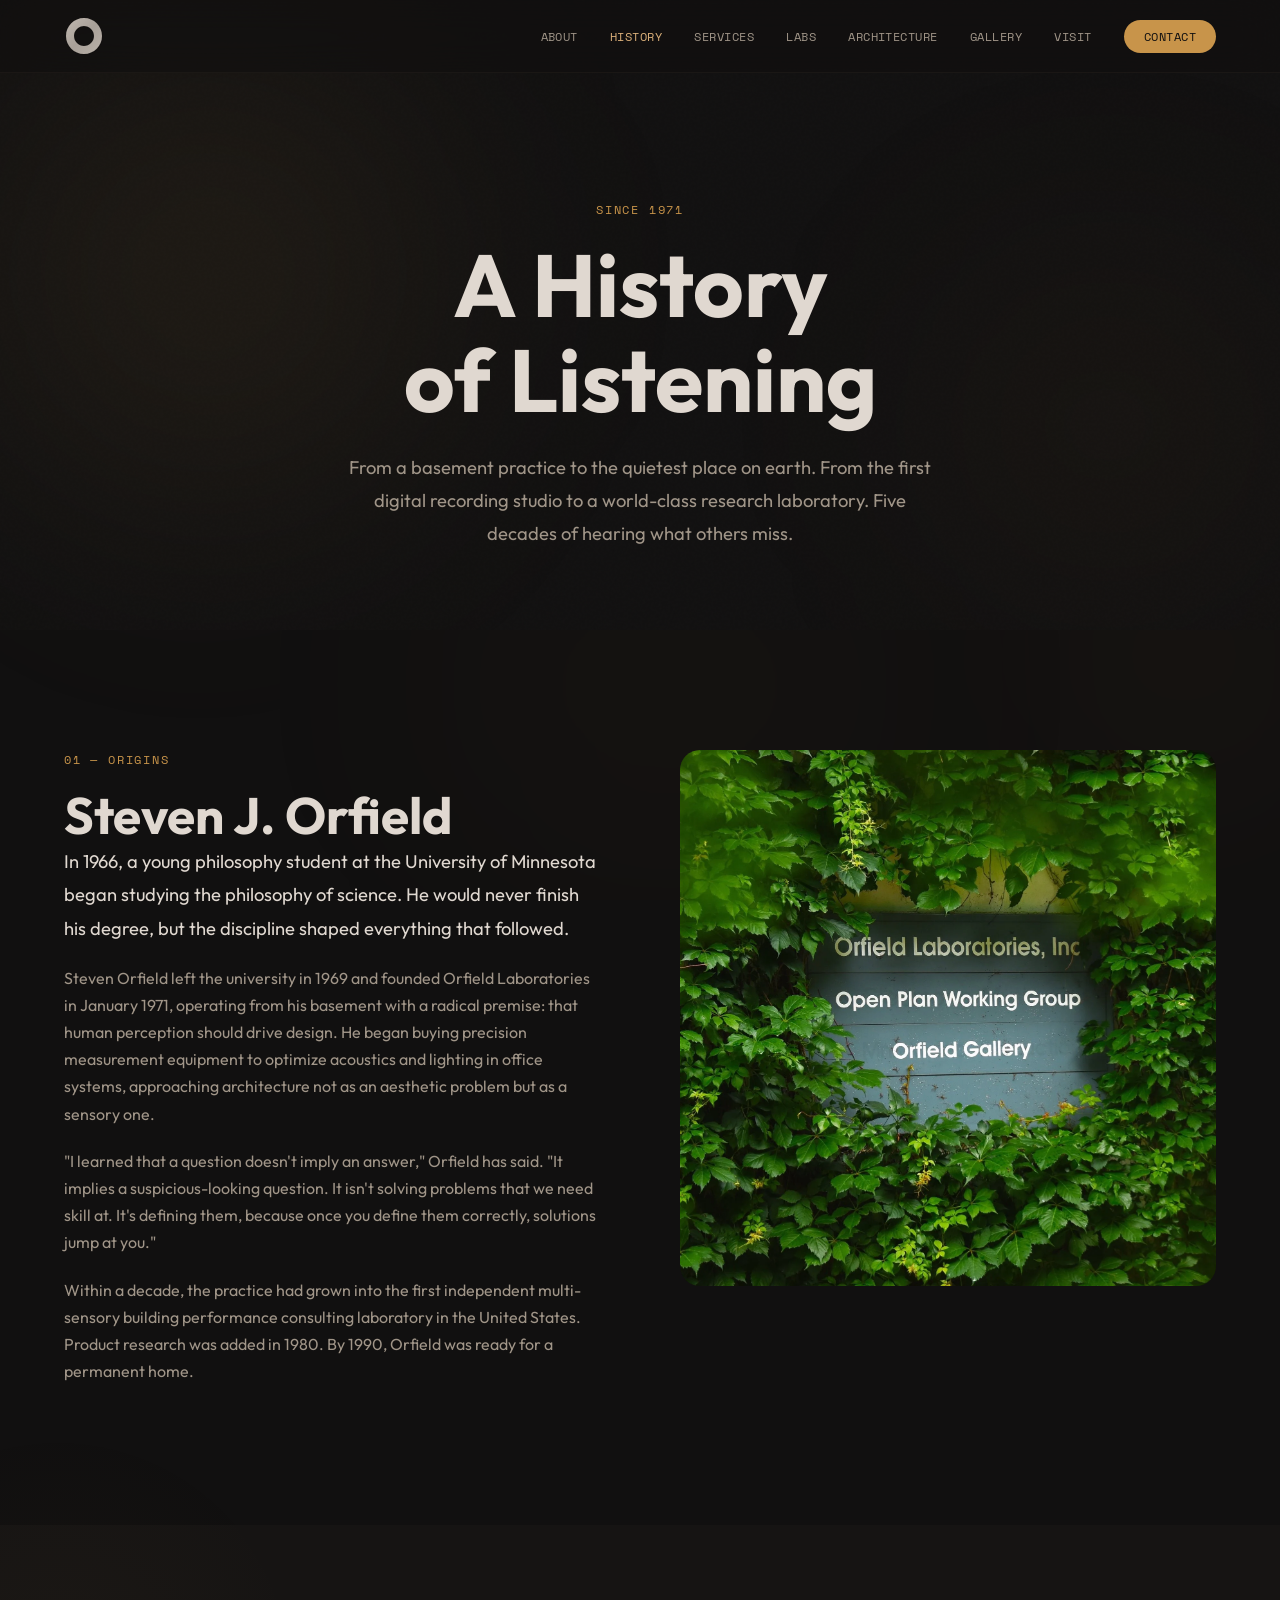
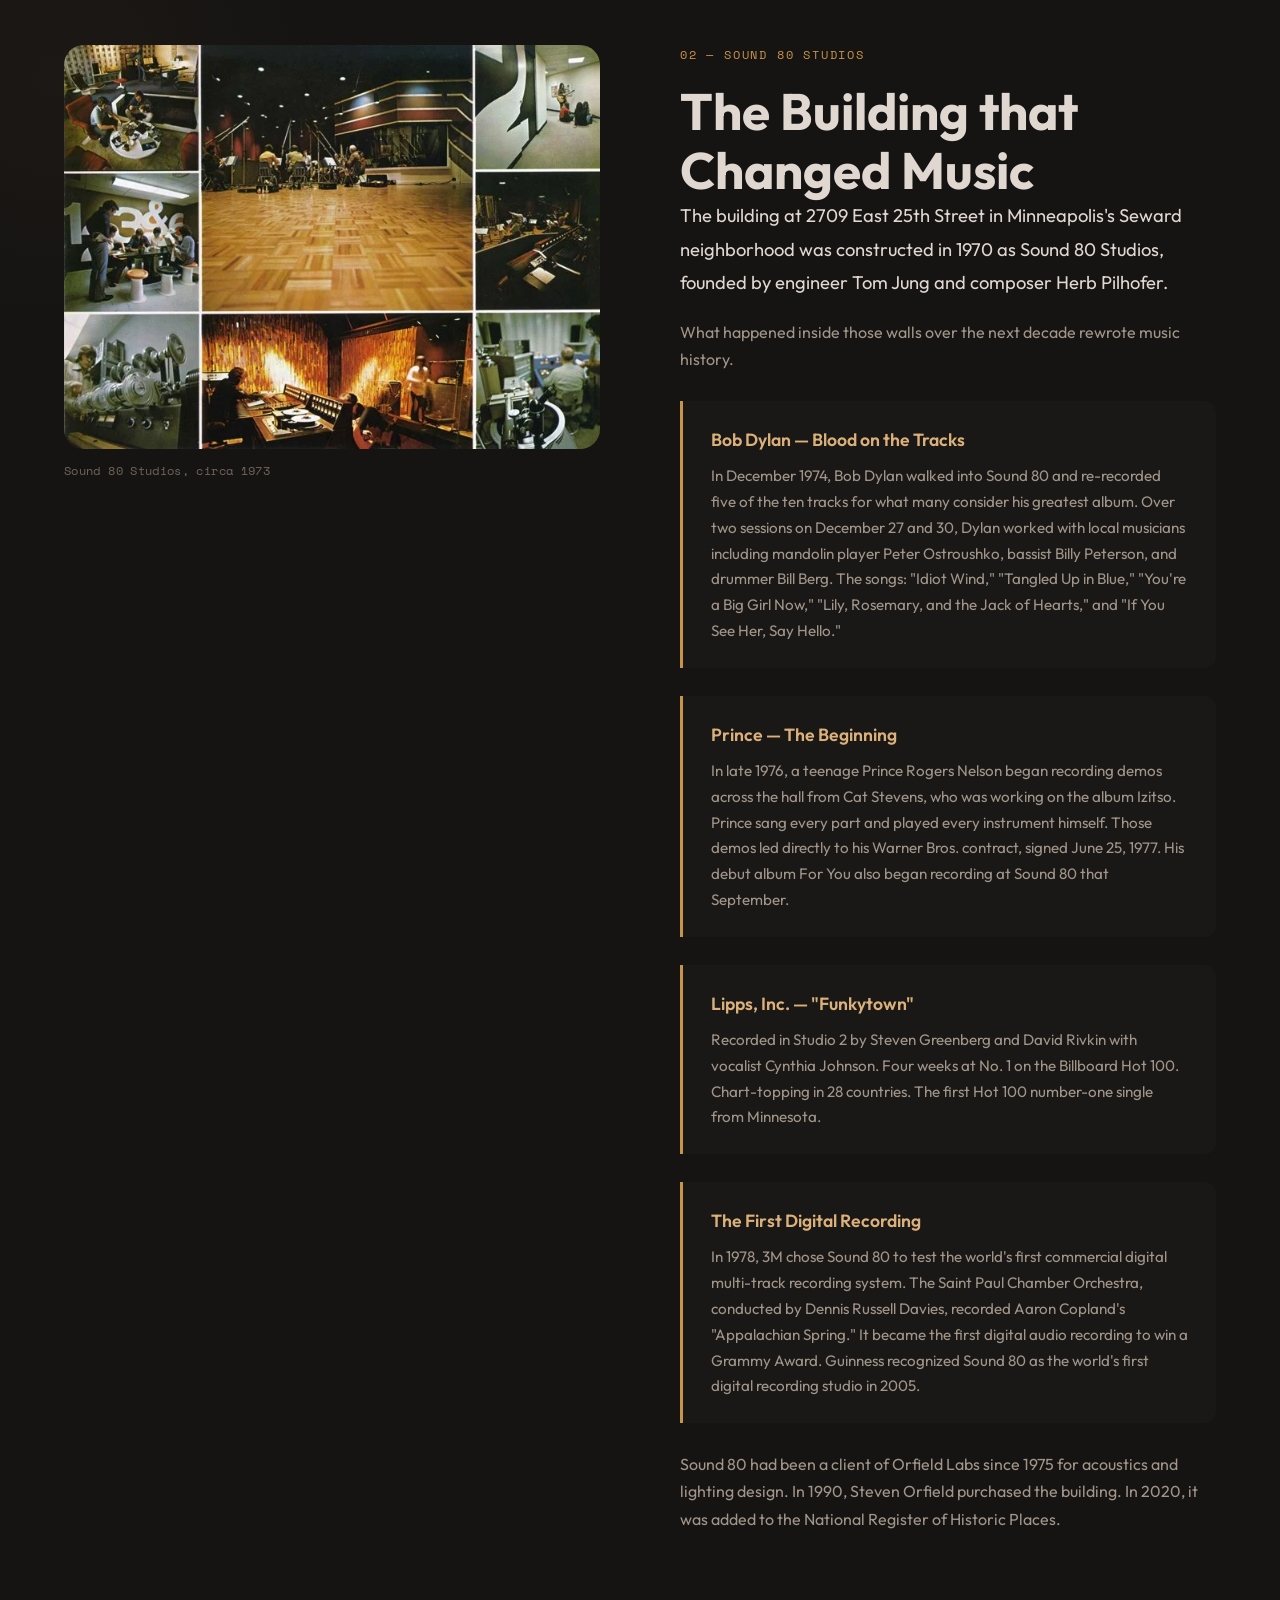
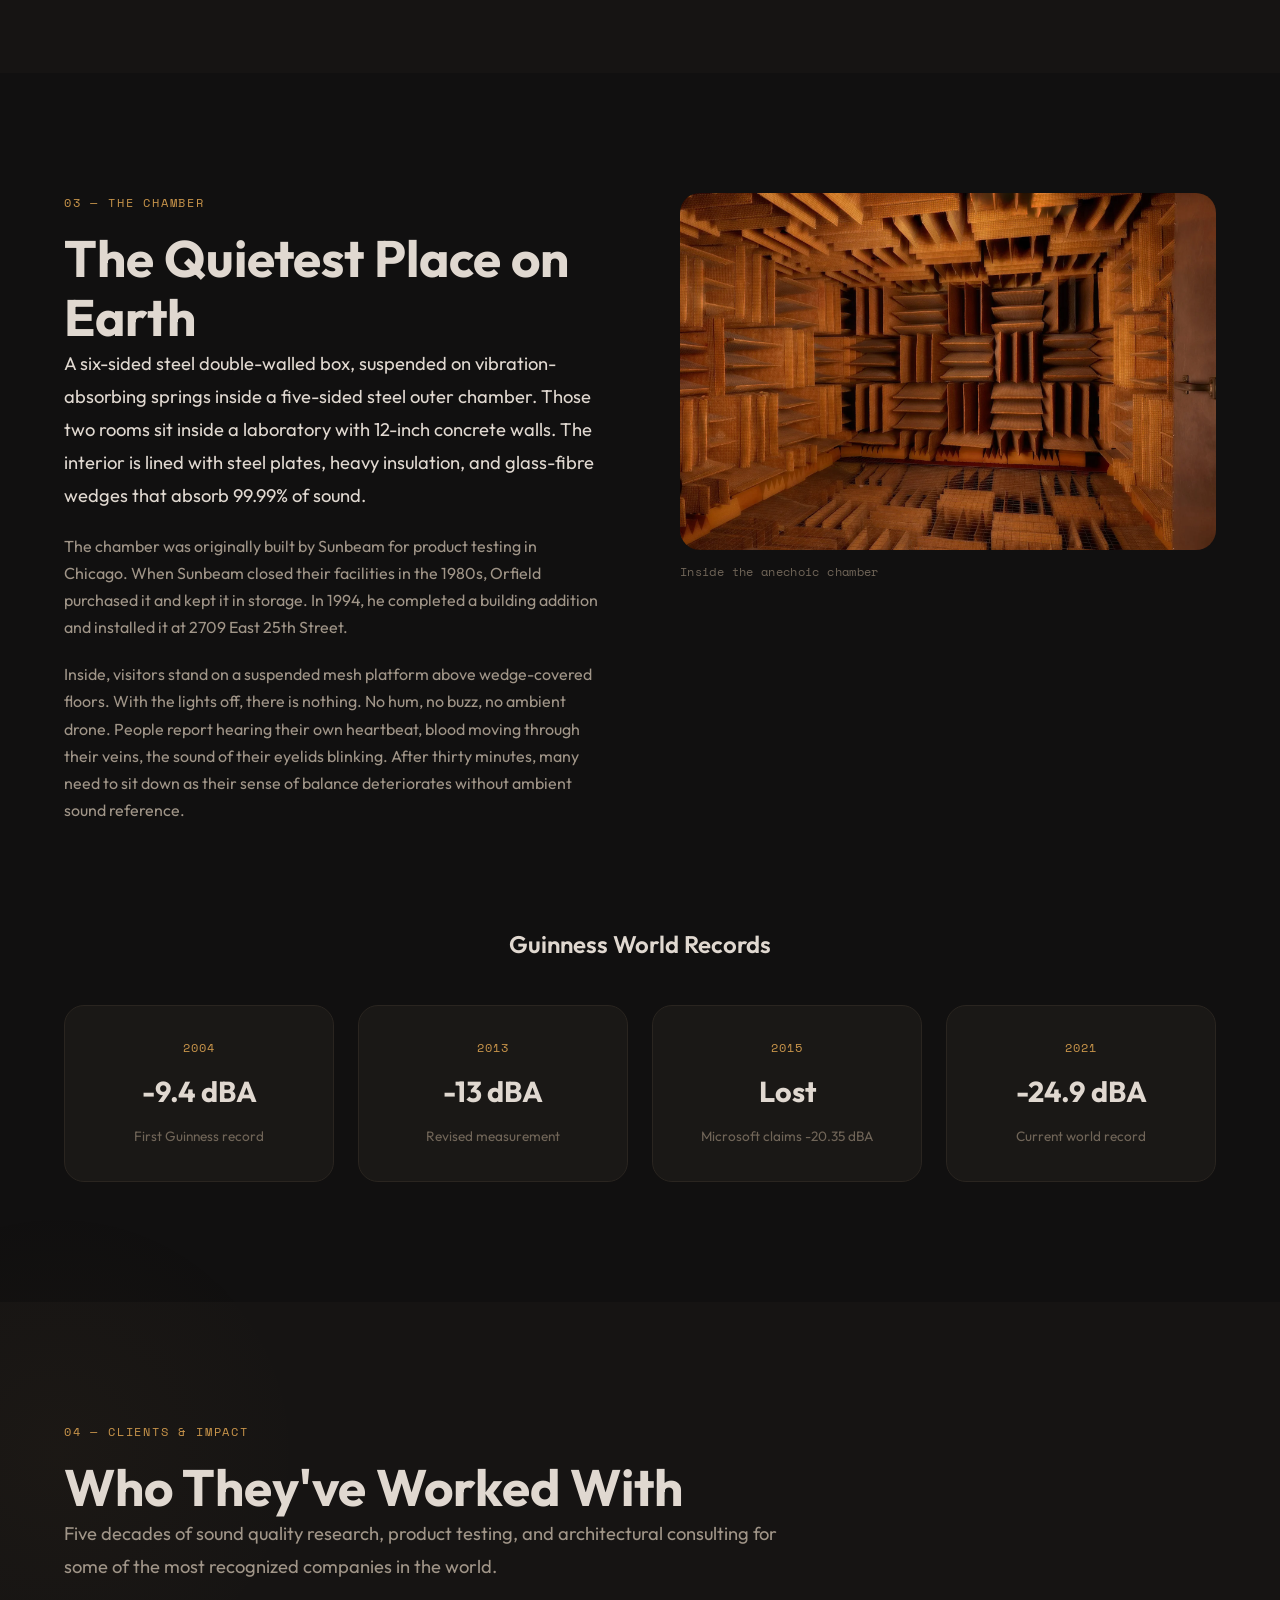
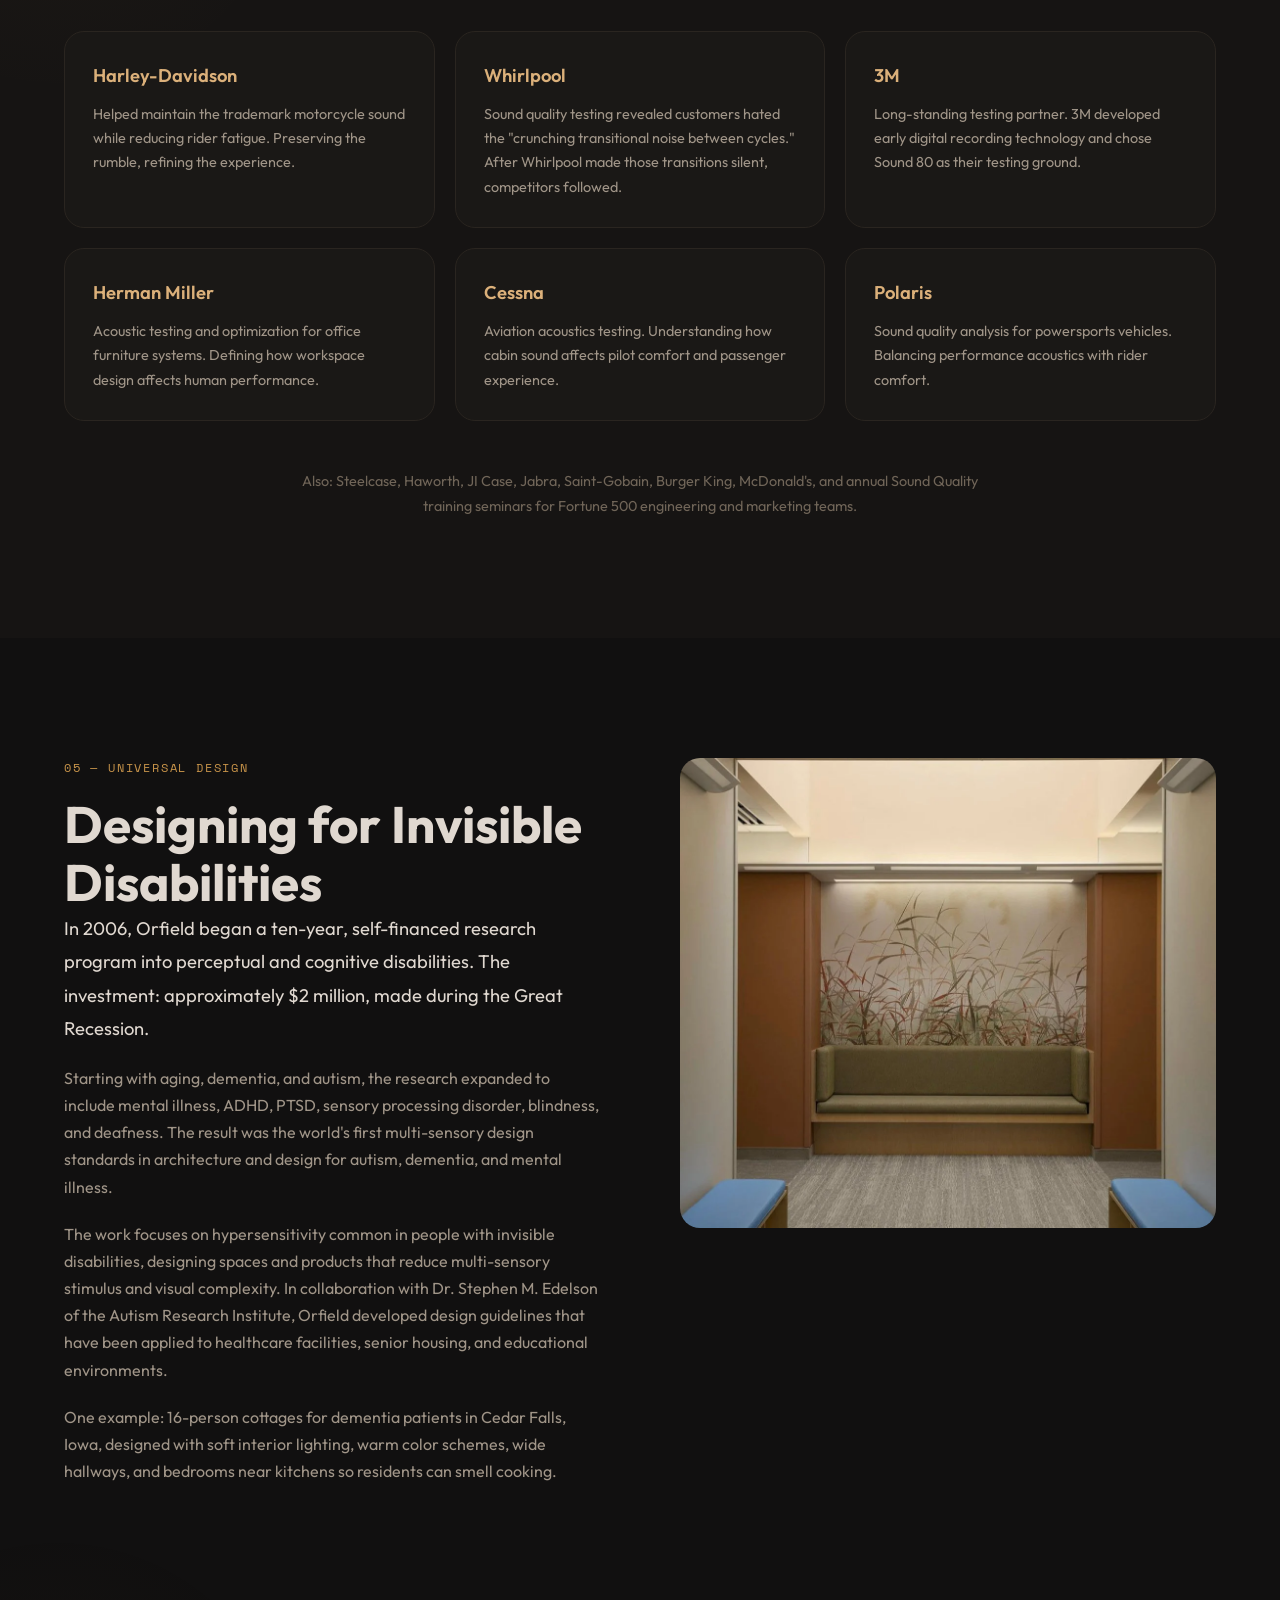
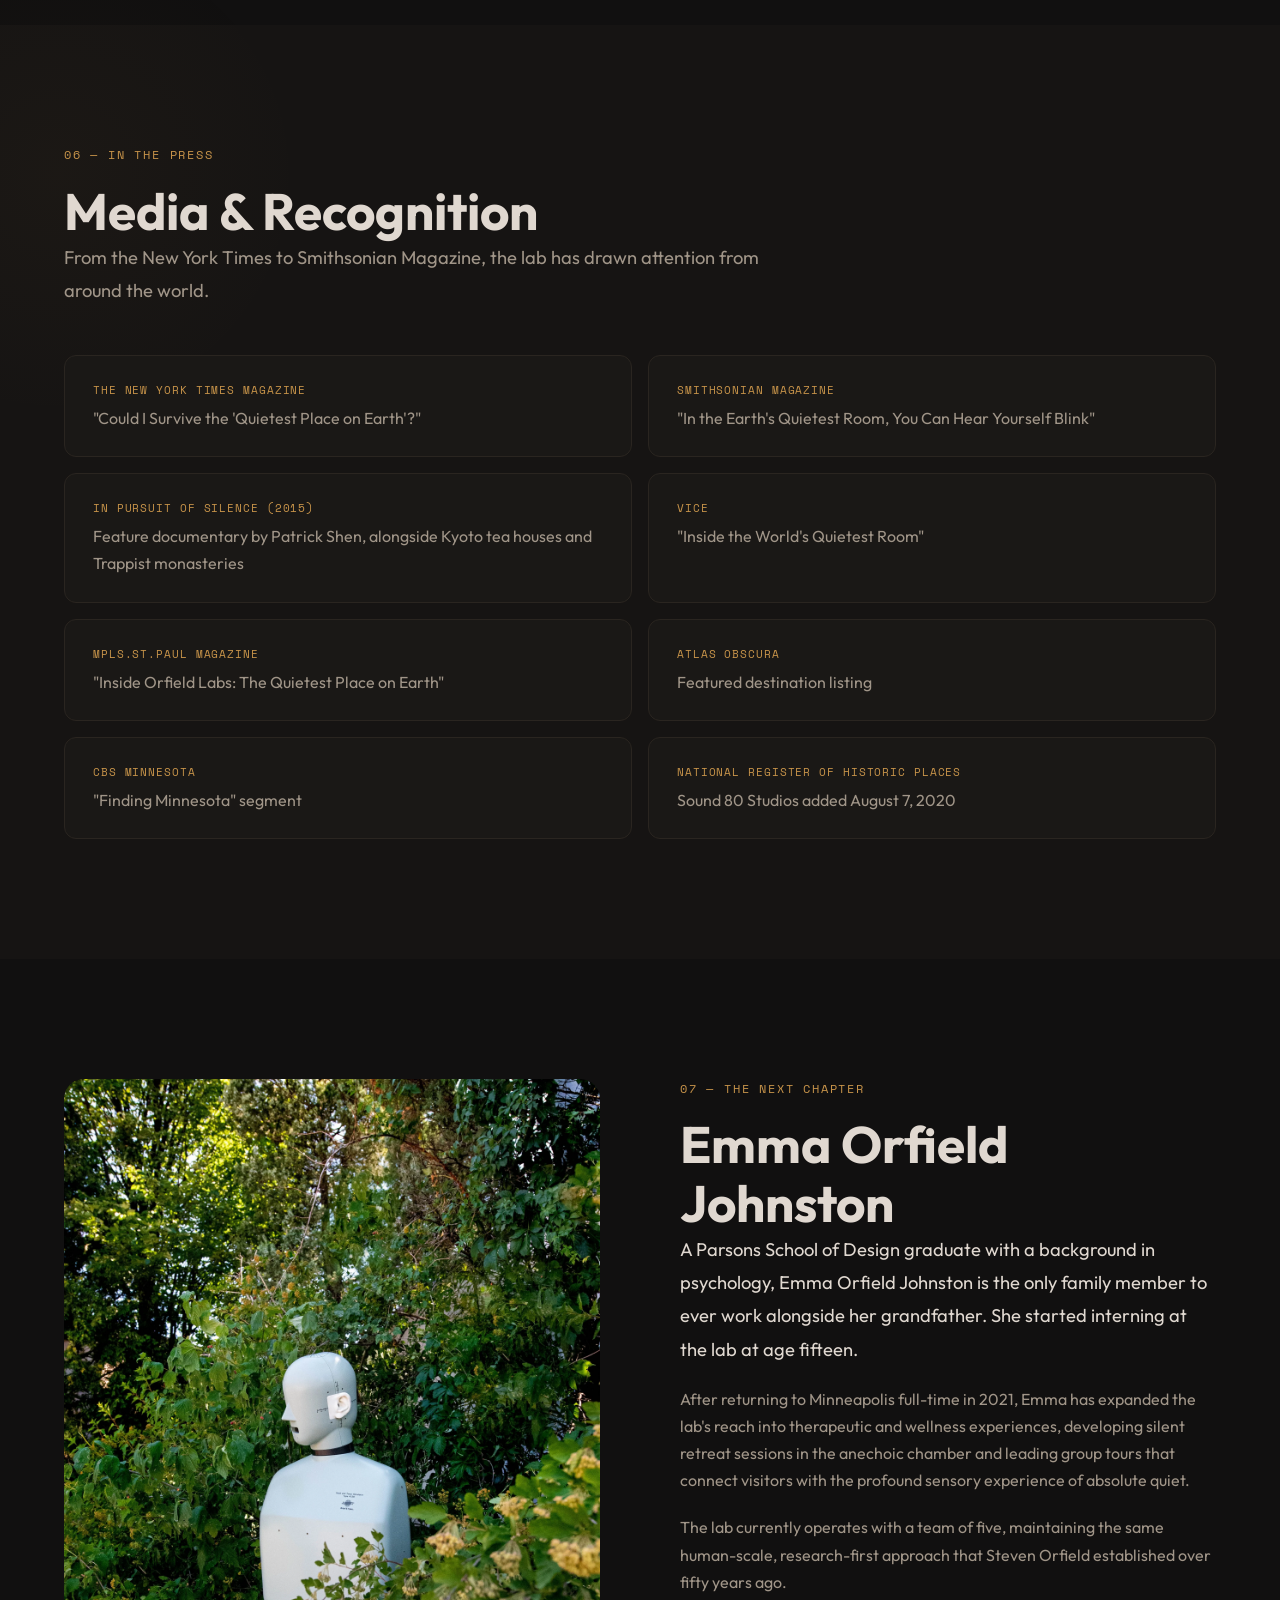
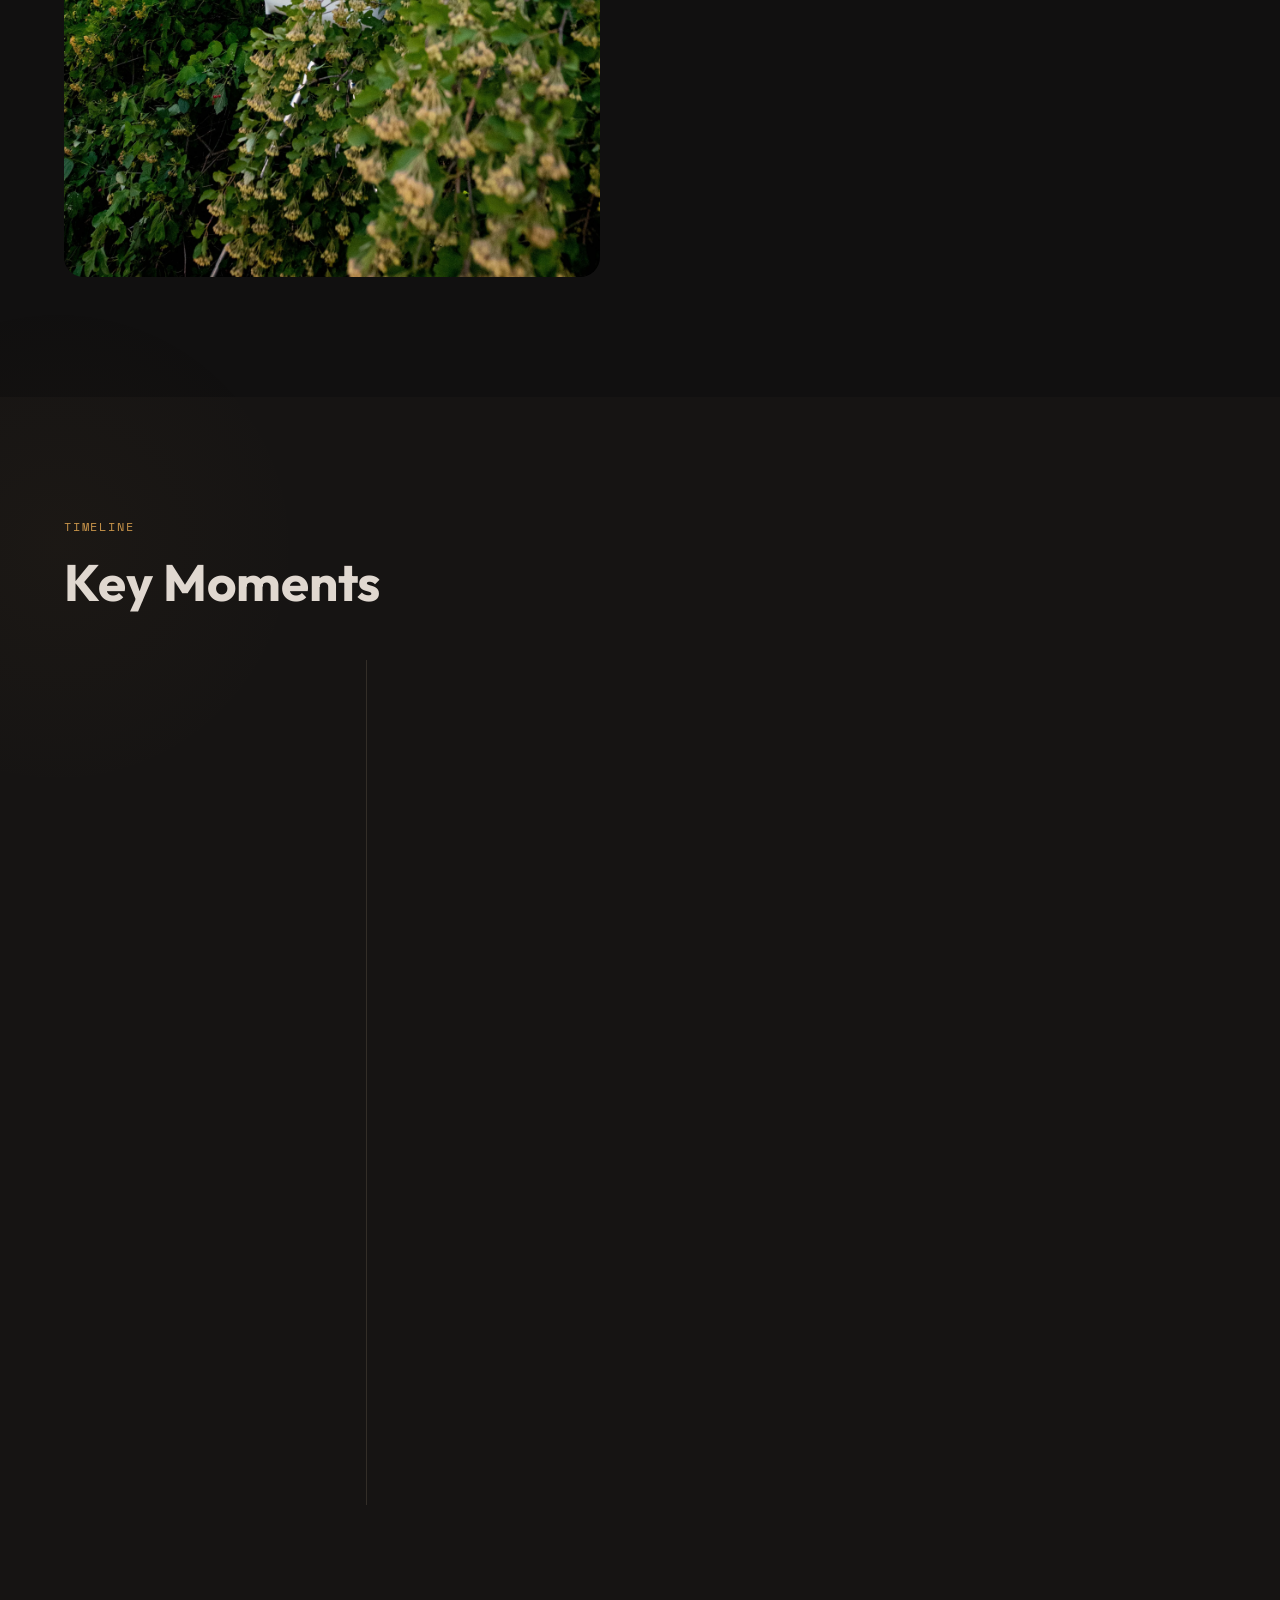
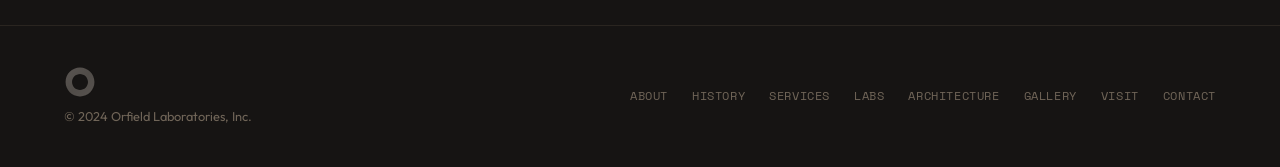
==== history.html @ 80878b3d "Initial site build — Orfield Laboratories redesign Full single-page site + history page with researc" ====
<!DOCTYPE html>
<html lang="en">
<head>
  <meta charset="UTF-8">
  <meta name="viewport" content="width=device-width, initial-scale=1.0">
  <title>History — Orfield Laboratories</title>
  <meta name="description" content="From Sound 80 Studios to the quietest place on earth. The history of Orfield Laboratories, Minneapolis, MN. Since 1971.">
  <link rel="preconnect" href="https://fonts.googleapis.com">
  <link rel="preconnect" href="https://fonts.gstatic.com" crossorigin>
  <link href="https://fonts.googleapis.com/css2?family=Outfit:wght@300;400;500;600;700&family=Space+Mono:wght@400;700&display=swap" rel="stylesheet">
  <link rel="stylesheet" href="style.css">
  <link rel="stylesheet" href="history.css">
</head>
<body>

  <!-- Ambient floating light orbs -->
  <div class="ambient-orbs" aria-hidden="true">
    <div class="ambient-orb ambient-orb--1"></div>
    <div class="ambient-orb ambient-orb--2"></div>
    <div class="ambient-orb ambient-orb--3"></div>
  </div>

  <!-- Navigation -->
  <nav class="nav" id="nav">
    <div class="nav-inner">
      <a href="index.html" class="nav-logo">
        <img src="images/logo.svg" alt="Orfield Laboratories" class="logo-img">
      </a>
      <button class="nav-toggle" aria-label="Toggle menu" id="navToggle">
        <span></span><span></span><span></span>
      </button>
      <ul class="nav-links" id="navLinks">
        <li><a href="index.html#about">About</a></li>
        <li><a href="history.html" class="active">History</a></li>
        <li><a href="index.html#services">Services</a></li>
        <li><a href="index.html#labs">Labs</a></li>
        <li><a href="index.html#architecture">Architecture</a></li>
        <li><a href="index.html#gallery">Gallery</a></li>
        <li><a href="index.html#visit">Visit</a></li>
        <li><a href="index.html#contact" class="nav-cta">Contact</a></li>
      </ul>
    </div>
  </nav>

  <!-- Hero -->
  <header class="history-hero">
    <div class="hero-bg">
      <div class="hero-glow hero-glow--1"></div>
      <div class="hero-glow hero-glow--2"></div>
    </div>
    <div class="history-hero-content">
      <span class="section-tag">Since 1971</span>
      <h1 class="history-hero-title">A History<br>of Listening</h1>
      <p class="history-hero-sub">From a basement practice to the quietest place on earth. From the first digital recording studio to a world-class research laboratory. Five decades of hearing what others miss.</p>
    </div>
  </header>

  <!-- Origin -->
  <section class="section" id="origins">
    <div class="container">
      <div class="history-block">
        <div class="history-block-text">
          <span class="section-tag">01 — Origins</span>
          <h2 class="section-title">Steven J. Orfield</h2>
          <p class="lead">In 1966, a young philosophy student at the University of Minnesota began studying the philosophy of science. He would never finish his degree, but the discipline shaped everything that followed.</p>
          <p>Steven Orfield left the university in 1969 and founded Orfield Laboratories in January 1971, operating from his basement with a radical premise: that human perception should drive design. He began buying precision measurement equipment to optimize acoustics and lighting in office systems, approaching architecture not as an aesthetic problem but as a sensory one.</p>
          <p>"I learned that a question doesn't imply an answer," Orfield has said. "It implies a suspicious-looking question. It isn't solving problems that we need skill at. It's defining them, because once you define them correctly, solutions jump at you."</p>
          <p>Within a decade, the practice had grown into the first independent multi-sensory building performance consulting laboratory in the United States. Product research was added in 1980. By 1990, Orfield was ready for a permanent home.</p>
        </div>
        <div class="history-block-img">
          <img src="images/about-building.jpg" alt="Orfield Laboratories building in Minneapolis" class="reveal" loading="lazy">
        </div>
      </div>
    </div>
  </section>

  <!-- Sound 80 -->
  <section class="section section--alt" id="sound80">
    <div class="container">
      <div class="history-block history-block--reverse">
        <div class="history-block-text">
          <span class="section-tag">02 — Sound 80 Studios</span>
          <h2 class="section-title">The Building that Changed Music</h2>
          <p class="lead">The building at 2709 East 25th Street in Minneapolis's Seward neighborhood was constructed in 1970 as Sound 80 Studios, founded by engineer Tom Jung and composer Herb Pilhofer.</p>
          <p>What happened inside those walls over the next decade rewrote music history.</p>
          <div class="history-highlight">
            <h3>Bob Dylan — Blood on the Tracks</h3>
            <p>In December 1974, Bob Dylan walked into Sound 80 and re-recorded five of the ten tracks for what many consider his greatest album. Over two sessions on December 27 and 30, Dylan worked with local musicians including mandolin player Peter Ostroushko, bassist Billy Peterson, and drummer Bill Berg. The songs: "Idiot Wind," "Tangled Up in Blue," "You're a Big Girl Now," "Lily, Rosemary, and the Jack of Hearts," and "If You See Her, Say Hello."</p>
          </div>
          <div class="history-highlight">
            <h3>Prince — The Beginning</h3>
            <p>In late 1976, a teenage Prince Rogers Nelson began recording demos across the hall from Cat Stevens, who was working on the album Izitso. Prince sang every part and played every instrument himself. Those demos led directly to his Warner Bros. contract, signed June 25, 1977. His debut album For You also began recording at Sound 80 that September.</p>
          </div>
          <div class="history-highlight">
            <h3>Lipps, Inc. — "Funkytown"</h3>
            <p>Recorded in Studio 2 by Steven Greenberg and David Rivkin with vocalist Cynthia Johnson. Four weeks at No. 1 on the Billboard Hot 100. Chart-topping in 28 countries. The first Hot 100 number-one single from Minnesota.</p>
          </div>
          <div class="history-highlight">
            <h3>The First Digital Recording</h3>
            <p>In 1978, 3M chose Sound 80 to test the world's first commercial digital multi-track recording system. The Saint Paul Chamber Orchestra, conducted by Dennis Russell Davies, recorded Aaron Copland's "Appalachian Spring." It became the first digital audio recording to win a Grammy Award. Guinness recognized Sound 80 as the world's first digital recording studio in 2005.</p>
          </div>
          <p>Sound 80 had been a client of Orfield Labs since 1975 for acoustics and lighting design. In 1990, Steven Orfield purchased the building. In 2020, it was added to the National Register of Historic Places.</p>
        </div>
        <div class="history-block-img">
          <img src="images/about-sound80.jpg" alt="Sound 80 Studios, 1973" class="reveal" loading="lazy">
          <span class="img-caption">Sound 80 Studios, circa 1973</span>
        </div>
      </div>
    </div>
  </section>

  <!-- Anechoic Chamber -->
  <section class="section" id="chamber">
    <div class="container">
      <div class="history-block">
        <div class="history-block-text">
          <span class="section-tag">03 — The Chamber</span>
          <h2 class="section-title">The Quietest Place on Earth</h2>
          <p class="lead">A six-sided steel double-walled box, suspended on vibration-absorbing springs inside a five-sided steel outer chamber. Those two rooms sit inside a laboratory with 12-inch concrete walls. The interior is lined with steel plates, heavy insulation, and glass-fibre wedges that absorb 99.99% of sound.</p>
          <p>The chamber was originally built by Sunbeam for product testing in Chicago. When Sunbeam closed their facilities in the 1980s, Orfield purchased it and kept it in storage. In 1994, he completed a building addition and installed it at 2709 East 25th Street.</p>
          <p>Inside, visitors stand on a suspended mesh platform above wedge-covered floors. With the lights off, there is nothing. No hum, no buzz, no ambient drone. People report hearing their own heartbeat, blood moving through their veins, the sound of their eyelids blinking. After thirty minutes, many need to sit down as their sense of balance deteriorates without ambient sound reference.</p>
        </div>
        <div class="history-block-img">
          <img src="images/about-anechoic.jpg" alt="Inside the Orfield Labs anechoic chamber" class="reveal" loading="lazy">
          <span class="img-caption">Inside the anechoic chamber</span>
        </div>
      </div>

      <!-- Records timeline -->
      <div class="records-timeline">
        <h3>Guinness World Records</h3>
        <div class="record-steps">
          <div class="record reveal">
            <span class="record-year">2004</span>
            <span class="record-value">-9.4 dBA</span>
            <span class="record-note">First Guinness record</span>
          </div>
          <div class="record reveal">
            <span class="record-year">2013</span>
            <span class="record-value">-13 dBA</span>
            <span class="record-note">Revised measurement</span>
          </div>
          <div class="record reveal">
            <span class="record-year">2015</span>
            <span class="record-value">Lost</span>
            <span class="record-note">Microsoft claims -20.35 dBA</span>
          </div>
          <div class="record reveal">
            <span class="record-year">2021</span>
            <span class="record-value">-24.9 dBA</span>
            <span class="record-note">Current world record</span>
          </div>
        </div>
      </div>
    </div>
  </section>

  <!-- Clients & Impact -->
  <section class="section section--alt" id="clients">
    <div class="container">
      <span class="section-tag">04 — Clients & Impact</span>
      <h2 class="section-title">Who They've Worked With</h2>
      <p class="section-intro">Five decades of sound quality research, product testing, and architectural consulting for some of the most recognized companies in the world.</p>

      <div class="clients-grid">
        <div class="client-card reveal">
          <h4>Harley-Davidson</h4>
          <p>Helped maintain the trademark motorcycle sound while reducing rider fatigue. Preserving the rumble, refining the experience.</p>
        </div>
        <div class="client-card reveal">
          <h4>Whirlpool</h4>
          <p>Sound quality testing revealed customers hated the "crunching transitional noise between cycles." After Whirlpool made those transitions silent, competitors followed.</p>
        </div>
        <div class="client-card reveal">
          <h4>3M</h4>
          <p>Long-standing testing partner. 3M developed early digital recording technology and chose Sound 80 as their testing ground.</p>
        </div>
        <div class="client-card reveal">
          <h4>Herman Miller</h4>
          <p>Acoustic testing and optimization for office furniture systems. Defining how workspace design affects human performance.</p>
        </div>
        <div class="client-card reveal">
          <h4>Cessna</h4>
          <p>Aviation acoustics testing. Understanding how cabin sound affects pilot comfort and passenger experience.</p>
        </div>
        <div class="client-card reveal">
          <h4>Polaris</h4>
          <p>Sound quality analysis for powersports vehicles. Balancing performance acoustics with rider comfort.</p>
        </div>
      </div>

      <div class="clients-also">
        <p>Also: Steelcase, Haworth, JI Case, Jabra, Saint-Gobain, Burger King, McDonald's, and annual Sound Quality training seminars for Fortune 500 engineering and marketing teams.</p>
      </div>
    </div>
  </section>

  <!-- Universal Design -->
  <section class="section" id="universal-design">
    <div class="container">
      <div class="history-block">
        <div class="history-block-text">
          <span class="section-tag">05 — Universal Design</span>
          <h2 class="section-title">Designing for Invisible Disabilities</h2>
          <p class="lead">In 2006, Orfield began a ten-year, self-financed research program into perceptual and cognitive disabilities. The investment: approximately $2 million, made during the Great Recession.</p>
          <p>Starting with aging, dementia, and autism, the research expanded to include mental illness, ADHD, PTSD, sensory processing disorder, blindness, and deafness. The result was the world's first multi-sensory design standards in architecture and design for autism, dementia, and mental illness.</p>
          <p>The work focuses on hypersensitivity common in people with invisible disabilities, designing spaces and products that reduce multi-sensory stimulus and visual complexity. In collaboration with Dr. Stephen M. Edelson of the Autism Research Institute, Orfield developed design guidelines that have been applied to healthcare facilities, senior housing, and educational environments.</p>
          <p>One example: 16-person cottages for dementia patients in Cedar Falls, Iowa, designed with soft interior lighting, warm color schemes, wide hallways, and bedrooms near kitchens so residents can smell cooking.</p>
        </div>
        <div class="history-block-img">
          <img src="images/arch-disabilities.jpg" alt="Universal design for invisible disabilities" class="reveal" loading="lazy">
        </div>
      </div>
    </div>
  </section>

  <!-- Media -->
  <section class="section section--alt" id="media">
    <div class="container">
      <span class="section-tag">06 — In the Press</span>
      <h2 class="section-title">Media & Recognition</h2>
      <p class="section-intro">From the New York Times to Smithsonian Magazine, the lab has drawn attention from around the world.</p>

      <div class="media-grid">
        <div class="media-item reveal">
          <span class="media-outlet">The New York Times Magazine</span>
          <span class="media-title">"Could I Survive the 'Quietest Place on Earth'?"</span>
        </div>
        <div class="media-item reveal">
          <span class="media-outlet">Smithsonian Magazine</span>
          <span class="media-title">"In the Earth's Quietest Room, You Can Hear Yourself Blink"</span>
        </div>
        <div class="media-item reveal">
          <span class="media-outlet">In Pursuit of Silence (2015)</span>
          <span class="media-title">Feature documentary by Patrick Shen, alongside Kyoto tea houses and Trappist monasteries</span>
        </div>
        <div class="media-item reveal">
          <span class="media-outlet">Vice</span>
          <span class="media-title">"Inside the World's Quietest Room"</span>
        </div>
        <div class="media-item reveal">
          <span class="media-outlet">Mpls.St.Paul Magazine</span>
          <span class="media-title">"Inside Orfield Labs: The Quietest Place on Earth"</span>
        </div>
        <div class="media-item reveal">
          <span class="media-outlet">Atlas Obscura</span>
          <span class="media-title">Featured destination listing</span>
        </div>
        <div class="media-item reveal">
          <span class="media-outlet">CBS Minnesota</span>
          <span class="media-title">"Finding Minnesota" segment</span>
        </div>
        <div class="media-item reveal">
          <span class="media-outlet">National Register of Historic Places</span>
          <span class="media-title">Sound 80 Studios added August 7, 2020</span>
        </div>
      </div>
    </div>
  </section>

  <!-- Next Generation -->
  <section class="section" id="next-gen">
    <div class="container">
      <div class="history-block history-block--reverse">
        <div class="history-block-text">
          <span class="section-tag">07 — The Next Chapter</span>
          <h2 class="section-title">Emma Orfield Johnston</h2>
          <p class="lead">A Parsons School of Design graduate with a background in psychology, Emma Orfield Johnston is the only family member to ever work alongside her grandfather. She started interning at the lab at age fifteen.</p>
          <p>After returning to Minneapolis full-time in 2021, Emma has expanded the lab's reach into therapeutic and wellness experiences, developing silent retreat sessions in the anechoic chamber and leading group tours that connect visitors with the profound sensory experience of absolute quiet.</p>
          <p>The lab currently operates with a team of five, maintaining the same human-scale, research-first approach that Steven Orfield established over fifty years ago.</p>
        </div>
        <div class="history-block-img">
          <img src="images/research-product.jpg" alt="Research at Orfield Laboratories" class="reveal" loading="lazy">
        </div>
      </div>
    </div>
  </section>

  <!-- Timeline -->
  <section class="section section--alt" id="timeline">
    <div class="container">
      <span class="section-tag">Timeline</span>
      <h2 class="section-title">Key Moments</h2>

      <div class="timeline">
        <div class="tl-item reveal"><span class="tl-year">1969</span><span class="tl-text">Sound 80 Studios founded by Tom Jung and Herb Pilhofer</span></div>
        <div class="tl-item reveal"><span class="tl-year">1971</span><span class="tl-text">Steven Orfield founds Orfield Laboratories from his basement</span></div>
        <div class="tl-item reveal"><span class="tl-year">1974</span><span class="tl-text">Bob Dylan records Blood on the Tracks at Sound 80</span></div>
        <div class="tl-item reveal"><span class="tl-year">1975</span><span class="tl-text">Sound 80 becomes an Orfield Labs client</span></div>
        <div class="tl-item reveal"><span class="tl-year">1976</span><span class="tl-text">Prince begins recording demos at Sound 80</span></div>
        <div class="tl-item reveal"><span class="tl-year">1978</span><span class="tl-text">First commercial digital recording at Sound 80 with Saint Paul Chamber Orchestra</span></div>
        <div class="tl-item reveal"><span class="tl-year">1979</span><span class="tl-text">"Funkytown" recorded in Studio 2</span></div>
        <div class="tl-item reveal"><span class="tl-year">1980</span><span class="tl-text">Product research added to Orfield Labs; digital recording wins Grammy</span></div>
        <div class="tl-item reveal"><span class="tl-year">1990</span><span class="tl-text">Orfield purchases the Sound 80 building</span></div>
        <div class="tl-item reveal"><span class="tl-year">1991</span><span class="tl-text">Founded the Sound Quality Working Group</span></div>
        <div class="tl-item reveal"><span class="tl-year">1994</span><span class="tl-text">Anechoic chamber installed; building addition completed</span></div>
        <div class="tl-item reveal"><span class="tl-year">2004</span><span class="tl-text">First Guinness World Record: -9.4 dBA</span></div>
        <div class="tl-item reveal"><span class="tl-year">2006</span><span class="tl-text">Begins 10-year disability design research program</span></div>
        <div class="tl-item reveal"><span class="tl-year">2020</span><span class="tl-text">Sound 80 added to National Register of Historic Places</span></div>
        <div class="tl-item reveal"><span class="tl-year">2021</span><span class="tl-text">Reclaims Guinness record at -24.9 dBA</span></div>
      </div>
    </div>
  </section>

  <!-- Footer -->
  <footer class="footer">
    <div class="container footer-inner">
      <div class="footer-brand">
        <img src="images/logo.svg" alt="Orfield Laboratories" class="footer-logo">
        <p>&copy; 2024 Orfield Laboratories, Inc.</p>
      </div>
      <div class="footer-links">
        <a href="index.html#about">About</a>
        <a href="history.html">History</a>
        <a href="index.html#services">Services</a>
        <a href="index.html#labs">Labs</a>
        <a href="index.html#architecture">Architecture</a>
        <a href="index.html#gallery">Gallery</a>
        <a href="index.html#visit">Visit</a>
        <a href="index.html#contact">Contact</a>
      </div>
    </div>
  </footer>

  <script src="script.js"></script>
</body>
</html>
---- style.css ----
/* ============================================
   Orfield Laboratories — Unified Warm Dark
   ============================================ */

:root {
  --bg: #111010;
  --bg-alt: #161413;
  --bg-card: #1a1816;
  --bg-elevated: #201d1a;
  --text: #e0d8d0;
  --text-light: #a09588;
  --text-muted: #706558;
  --accent: #c8944a;
  --accent-light: #dbb07a;
  --accent-glow: rgba(200, 148, 74, 0.1);
  --accent-glow-strong: rgba(200, 148, 74, 0.2);
  --amber: #d4a04a;
  --amber-soft: rgba(212, 160, 74, 0.04);
  --border: #2a2520;
  --border-light: #332e28;
  --radius: 12px;
  --radius-lg: 20px;
  --font-display: 'Outfit', sans-serif;
  --font-body: 'Outfit', sans-serif;
  --font-mono: 'Space Mono', monospace;
  --max-w: 1200px;
  --nav-h: 72px;
  --transition: 0.3s cubic-bezier(0.4, 0, 0.2, 1);
}

/* Reset */
*, *::before, *::after { box-sizing: border-box; margin: 0; padding: 0; }
html { scroll-behavior: smooth; -webkit-font-smoothing: antialiased; }
body {
  font-family: var(--font-body); color: var(--text);
  background: var(--bg); line-height: 1.7; overflow-x: hidden;
}
img { display: block; max-width: 100%; height: auto; }
a { color: inherit; text-decoration: none; }
ul { list-style: none; }

.container { max-width: var(--max-w); margin: 0 auto; padding: 0 24px; }

/* ============================================
   Ambient Orbs (global floating warmth)
   ============================================ */
.ambient-orbs {
  position: fixed; inset: 0; z-index: 0; pointer-events: none;
  overflow: hidden;
}
.ambient-orb {
  position: absolute; border-radius: 50%;
  filter: blur(100px); opacity: 0;
  animation: orb-drift linear infinite;
}
.ambient-orb--1 {
  width: 600px; height: 600px;
  background: radial-gradient(circle, rgba(212,160,74,0.07), transparent 70%);
  top: 5%; left: -8%;
  opacity: 1;
  animation-duration: 28s;
}
.ambient-orb--2 {
  width: 500px; height: 500px;
  background: radial-gradient(circle, rgba(180,120,50,0.05), transparent 70%);
  top: 45%; right: -12%;
  opacity: 1;
  animation-duration: 34s;
  animation-delay: -10s;
}
.ambient-orb--3 {
  width: 700px; height: 700px;
  background: radial-gradient(circle, rgba(160,110,40,0.04), transparent 70%);
  bottom: -15%; left: 25%;
  opacity: 1;
  animation-duration: 40s;
  animation-delay: -18s;
}
@keyframes orb-drift {
  0% { transform: translate(0, 0) scale(1); }
  25% { transform: translate(50px, -40px) scale(1.06); }
  50% { transform: translate(-30px, 30px) scale(0.94); }
  75% { transform: translate(40px, 50px) scale(1.03); }
  100% { transform: translate(0, 0) scale(1); }
}

/* ============================================
   Navigation
   ============================================ */
.nav {
  position: fixed; top: 0; left: 0; right: 0; z-index: 1000;
  background: rgba(17, 16, 16, 0.6);
  backdrop-filter: blur(24px) saturate(1.2);
  -webkit-backdrop-filter: blur(24px) saturate(1.2);
  border-bottom: 1px solid rgba(42,37,32,0.4);
  transition: var(--transition);
}
.nav.scrolled {
  background: rgba(17, 16, 16, 0.85);
  box-shadow: 0 2px 30px rgba(0,0,0,0.3);
}
.nav-inner {
  max-width: var(--max-w); margin: 0 auto; padding: 0 24px;
  display: flex; align-items: center; justify-content: space-between;
  height: var(--nav-h);
}
.logo-img { height: 40px; width: auto; }
.nav-links { display: flex; gap: 32px; align-items: center; }
.nav-links a {
  font-family: var(--font-mono); font-size: 0.75rem; font-weight: 400;
  letter-spacing: 0.04em; color: var(--text-light);
  transition: color var(--transition);
  text-transform: uppercase;
}
.nav-links a:hover { color: var(--accent-light); }
.nav-cta {
  background: var(--accent) !important; color: var(--bg) !important;
  padding: 8px 20px; border-radius: 100px; font-weight: 500;
}
.nav-cta:hover { background: var(--accent-light) !important; }
.nav-toggle { display: none; background: none; border: none; cursor: pointer; padding: 8px; }
.nav-toggle span {
  display: block; width: 24px; height: 2px; background: var(--text);
  margin: 5px 0; transition: var(--transition);
}

/* ============================================
   Hero
   ============================================ */
.hero {
  position: relative; min-height: 100vh; display: flex;
  align-items: center; justify-content: center;
  background: var(--bg); overflow: hidden;
}
.hero-bg { position: absolute; inset: 0; }

.hero-glow {
  position: absolute; border-radius: 50%; filter: blur(120px);
  animation: hero-breathe ease-in-out infinite;
}
.hero-glow--1 {
  width: 800px; height: 800px;
  background: radial-gradient(circle, rgba(212,160,74,0.1), transparent 60%);
  top: -20%; left: -15%;
  animation-duration: 14s;
}
.hero-glow--2 {
  width: 600px; height: 600px;
  background: radial-gradient(circle, rgba(180,120,50,0.07), transparent 60%);
  bottom: -15%; right: -10%;
  animation-duration: 18s;
  animation-delay: -5s;
}
.hero-glow--3 {
  width: 450px; height: 450px;
  background: radial-gradient(circle, rgba(200,148,74,0.06), transparent 60%);
  top: 35%; left: 45%;
  animation-duration: 22s;
  animation-delay: -12s;
}
@keyframes hero-breathe {
  0%, 100% { transform: scale(1); opacity: 1; }
  50% { transform: scale(1.12); opacity: 0.65; }
}

.hero-bg::after {
  content: ''; position: absolute; inset: 0;
  background-image: url("data:image/svg+xml,%3Csvg viewBox='0 0 256 256' xmlns='http://www.w3.org/2000/svg'%3E%3Cfilter id='n'%3E%3CfeTurbulence type='fractalNoise' baseFrequency='0.9' numOctaves='4' stitchTiles='stitch'/%3E%3C/filter%3E%3Crect width='100%25' height='100%25' filter='url(%23n)' opacity='0.03'/%3E%3C/svg%3E");
  opacity: 0.5;
}

.wave-grid {
  position: absolute; inset: 0;
  background-image:
    linear-gradient(rgba(200,148,74,0.025) 1px, transparent 1px),
    linear-gradient(90deg, rgba(200,148,74,0.025) 1px, transparent 1px);
  background-size: 80px 80px;
  mask-image: radial-gradient(ellipse at center, black 15%, transparent 60%);
  -webkit-mask-image: radial-gradient(ellipse at center, black 15%, transparent 60%);
}

.hero-content {
  position: relative; z-index: 1; text-align: center;
  padding: calc(var(--nav-h) + 40px) 24px 60px;
}
.hero-label {
  font-family: var(--font-mono); font-size: 0.8rem; font-weight: 400;
  color: var(--accent); letter-spacing: 0.15em; text-transform: uppercase;
  margin-bottom: 32px;
}
.hero-title {
  font-family: var(--font-display); font-size: clamp(3rem, 8vw, 7rem);
  font-weight: 700; line-height: 1.05; color: var(--text);
  margin-bottom: 24px;
}
.hero-line { display: block; }
.hero-line.accent {
  background: linear-gradient(135deg, var(--accent-light), var(--amber));
  -webkit-background-clip: text; -webkit-text-fill-color: transparent;
  background-clip: text;
}
.hero-sub {
  font-family: var(--font-mono); font-size: 1rem; color: var(--text-muted);
  letter-spacing: 0.2em; text-transform: uppercase; margin-bottom: 60px;
}
.hero-stats {
  display: flex; gap: 60px; justify-content: center;
  border-top: 1px solid var(--border); padding-top: 40px;
}
.stat { text-align: center; }
.stat-value {
  display: block; font-family: var(--font-display);
  font-size: 2.2rem; font-weight: 700; color: var(--accent-light);
}
.stat-label {
  font-family: var(--font-mono); font-size: 0.7rem; color: var(--text-muted);
  text-transform: uppercase; letter-spacing: 0.1em; margin-top: 4px;
}
.hero-arrow {
  display: inline-block; margin-top: 48px; color: var(--text-muted);
  animation: float 3s ease-in-out infinite;
}
@keyframes float {
  0%, 100% { transform: translateY(0); }
  50% { transform: translateY(8px); }
}

/* ============================================
   Sections — all unified dark
   ============================================ */
.section { padding: 120px 0; position: relative; z-index: 1; background: transparent; }
.section--alt { background: var(--bg-alt); }
.section-header { margin-bottom: 48px; }
.section-tag {
  font-family: var(--font-mono); font-size: 0.75rem; font-weight: 400;
  color: var(--accent); letter-spacing: 0.15em; text-transform: uppercase;
  display: block; margin-bottom: 16px;
}
.section-title {
  font-family: var(--font-display); font-size: clamp(2rem, 4vw, 3.2rem);
  font-weight: 700; line-height: 1.15;
}
.section-intro {
  font-size: 1.15rem; color: var(--text-light); max-width: 720px;
  margin-bottom: 48px; line-height: 1.8;
}

/* Warm light spill on alternating sections */
.section--alt::before {
  content: ''; position: absolute; top: -100px; left: -15%; width: 500px; height: 500px;
  background: radial-gradient(circle, rgba(200,148,74,0.03), transparent 70%);
  border-radius: 50%; pointer-events: none; z-index: -1;
}

/* ============================================
   About
   ============================================ */
.about-grid { display: grid; grid-template-columns: 1fr 1fr; gap: 80px; align-items: start; }
.about-text p { margin-bottom: 20px; color: var(--text-light); }
.about-text .lead { font-size: 1.15rem; color: var(--text); line-height: 1.8; }
.img-stack { display: grid; gap: 16px; }
.img-stack img { border-radius: var(--radius); }

/* ============================================
   Marquee
   ============================================ */
.marquee {
  overflow: hidden; padding: 24px 0;
  background: var(--bg-alt);
  border-top: 1px solid var(--border);
  border-bottom: 1px solid var(--border);
  position: relative; z-index: 1;
}
.marquee-track {
  display: flex; gap: 32px; align-items: center;
  animation: scroll 30s linear infinite;
  width: max-content;
}
.marquee-track span {
  font-family: var(--font-mono); font-size: 0.8rem; font-weight: 400;
  color: var(--text-muted); text-transform: uppercase;
  letter-spacing: 0.1em; white-space: nowrap;
}
.marquee-track .dot { font-size: 0.4rem; color: var(--accent); }
@keyframes scroll { to { transform: translateX(-50%); } }

/* ============================================
   Services
   ============================================ */
.services-grid { display: grid; grid-template-columns: repeat(2, 1fr); gap: 24px; }
.service-card {
  background: var(--bg-card); border: 1px solid var(--border);
  border-radius: var(--radius-lg); overflow: hidden;
  transition: transform var(--transition), border-color var(--transition), box-shadow var(--transition);
}
.service-card:hover {
  transform: translateY(-4px);
  border-color: rgba(200,148,74,0.25);
  box-shadow: 0 8px 40px rgba(200,148,74,0.06);
}
.service-card img { width: 100%; height: 220px; object-fit: cover; }
.service-body { padding: 28px; }
.service-body h3 {
  font-family: var(--font-display); font-size: 1.3rem; font-weight: 600;
  margin-bottom: 12px;
}
.service-body p { font-size: 0.95rem; color: var(--text-light); line-height: 1.7; }

/* ============================================
   Labs
   ============================================ */
.labs-grid { display: grid; grid-template-columns: repeat(3, 1fr); gap: 20px; }
.lab-card {
  position: relative; border-radius: var(--radius-lg); overflow: hidden;
  cursor: pointer; aspect-ratio: 4/3;
}
.lab-card--featured { grid-column: span 2; grid-row: span 2; aspect-ratio: auto; }
.lab-card img {
  width: 100%; height: 100%; object-fit: cover;
  transition: transform 0.6s ease;
}
.lab-card:hover img { transform: scale(1.05); }
.lab-overlay {
  position: absolute; bottom: 0; left: 0; right: 0;
  padding: 24px; background: linear-gradient(transparent, rgba(13,11,9,0.85));
  color: #fff;
}
.lab-overlay h3 { font-family: var(--font-display); font-size: 1.1rem; font-weight: 600; }
.lab-overlay p { font-size: 0.85rem; color: var(--accent-light); margin-top: 4px; }

/* ============================================
   Research
   ============================================ */
.research-grid { display: grid; gap: 32px; }
.research-card {
  display: grid; grid-template-columns: 400px 1fr; gap: 40px;
  align-items: center;
  background: var(--bg-card); border: 1px solid var(--border);
  border-radius: var(--radius-lg); overflow: hidden;
  transition: border-color var(--transition), box-shadow var(--transition);
}
.research-card:hover {
  border-color: rgba(200,148,74,0.25);
  box-shadow: 0 4px 30px rgba(200,148,74,0.05);
}
.research-img img { width: 100%; height: 280px; object-fit: cover; }
.research-body { padding: 32px 32px 32px 0; }
.research-body h3 {
  font-family: var(--font-display); font-size: 1.5rem; font-weight: 600;
  margin-bottom: 16px;
}
.research-body p { color: var(--text-light); line-height: 1.8; }

/* ============================================
   Architecture
   ============================================ */
.arch-grid { display: grid; grid-template-columns: repeat(4, 1fr); gap: 16px; margin-bottom: 60px; }
.arch-card {
  position: relative; border-radius: var(--radius); overflow: hidden;
  aspect-ratio: 1; cursor: pointer;
}
.arch-card img {
  width: 100%; height: 100%; object-fit: cover;
  transition: transform 0.6s ease;
  filter: brightness(0.8) saturate(0.9);
}
.arch-card:hover img { transform: scale(1.08); filter: brightness(1) saturate(1); }
.arch-label {
  position: absolute; bottom: 12px; left: 12px;
  font-family: var(--font-mono); font-size: 0.7rem; font-weight: 400;
  color: #fff; background: rgba(13,11,9,0.6);
  padding: 6px 12px; border-radius: 100px;
  text-transform: uppercase; letter-spacing: 0.05em;
  backdrop-filter: blur(8px);
}
.arch-specialties { text-align: center; }
.arch-specialties h3 {
  font-family: var(--font-display); font-size: 1.3rem; font-weight: 600;
  margin-bottom: 24px;
}
.specialty-tags { display: flex; flex-wrap: wrap; gap: 10px; justify-content: center; }
.specialty-tags span {
  font-family: var(--font-mono); font-size: 0.75rem; font-weight: 400;
  padding: 8px 18px; border: 1px solid var(--border-light);
  border-radius: 100px; color: var(--text-light);
  transition: var(--transition);
}
.specialty-tags span:hover {
  border-color: var(--accent); color: var(--accent-light);
  background: var(--accent-glow);
}

/* ============================================
   Gallery
   ============================================ */
.gallery-masonry { columns: 3; column-gap: 16px; }
.gallery-item {
  break-inside: avoid; margin-bottom: 16px;
  border-radius: var(--radius); overflow: hidden;
  position: relative; cursor: pointer;
}
.gallery-item img {
  width: 100%; display: block;
  transition: transform 0.6s ease;
}
.gallery-item:hover img { transform: scale(1.04); }
.gallery-caption {
  position: absolute; bottom: 0; left: 0; right: 0;
  padding: 16px; font-family: var(--font-mono); font-size: 0.75rem;
  color: #fff; background: linear-gradient(transparent, rgba(13,11,9,0.8));
  opacity: 0; transition: opacity var(--transition);
}
.gallery-item:hover .gallery-caption { opacity: 1; }

/* ============================================
   Visit
   ============================================ */
.visit-grid { display: grid; grid-template-columns: 1fr 1fr; gap: 80px; align-items: center; }
.visit-content .lead { font-size: 1.15rem; color: var(--text); line-height: 1.8; margin-bottom: 16px; }
.visit-content p { color: var(--text-light); margin-bottom: 32px; }
.visit-offerings { display: grid; grid-template-columns: 1fr 1fr; gap: 24px; }
.offering {
  padding: 24px; border: 1px solid var(--border);
  border-radius: var(--radius); transition: var(--transition);
  background: var(--bg-card);
}
.offering:hover {
  border-color: rgba(200,148,74,0.3);
  box-shadow: 0 4px 24px var(--accent-glow);
}
.offering h4 {
  font-family: var(--font-display); font-size: 1rem; font-weight: 600;
  margin-bottom: 8px;
}
.offering p { font-size: 0.9rem; color: var(--text-light); margin-bottom: 0; }
.visit-image img { border-radius: var(--radius-lg); }

/* ============================================
   Contact
   ============================================ */
.contact-grid { display: grid; grid-template-columns: 1fr 1fr; gap: 80px; }
.contact-block { margin-bottom: 32px; }
.contact-block h4 {
  font-family: var(--font-mono); font-size: 0.75rem; font-weight: 400;
  color: var(--accent); text-transform: uppercase; letter-spacing: 0.1em;
  margin-bottom: 8px;
}
.contact-block p { color: var(--text); font-size: 1.1rem; }
.contact-block a { transition: color var(--transition); }
.contact-block a:hover { color: var(--accent-light); }
.map-placeholder {
  width: 100%; height: 300px; border-radius: var(--radius-lg);
  background: var(--bg-card); border: 1px solid var(--border);
  display: flex; flex-direction: column; align-items: center; justify-content: center;
  gap: 12px; color: var(--text-muted);
}
.map-pin { font-size: 2rem; color: var(--accent); }

/* ============================================
   Footer
   ============================================ */
.footer {
  padding: 40px 0; background: var(--bg-alt);
  border-top: 1px solid var(--border);
  position: relative; z-index: 1;
}
.footer-inner { display: flex; align-items: center; justify-content: space-between; }
.footer-logo { height: 32px; width: auto; opacity: 0.4; margin-bottom: 8px; }
.footer-brand p { font-size: 0.8rem; color: var(--text-muted); }
.footer-links { display: flex; gap: 24px; }
.footer-links a {
  font-family: var(--font-mono); font-size: 0.75rem; color: var(--text-muted);
  text-transform: uppercase; letter-spacing: 0.05em;
  transition: color var(--transition);
}
.footer-links a:hover { color: var(--accent-light); }

/* ============================================
   Reveal Animations
   ============================================ */
.reveal {
  opacity: 0; transform: translateY(30px);
  transition: opacity 0.8s ease, transform 0.8s ease;
}
.reveal.visible { opacity: 1; transform: translateY(0); }

/* ============================================
   Responsive
   ============================================ */
@media (max-width: 1024px) {
  .labs-grid { grid-template-columns: repeat(2, 1fr); }
  .lab-card--featured { grid-column: span 2; }
  .arch-grid { grid-template-columns: repeat(3, 1fr); }
  .research-card { grid-template-columns: 300px 1fr; }
}

@media (max-width: 768px) {
  .nav-links {
    display: none; position: fixed; top: var(--nav-h); left: 0; right: 0;
    background: rgba(17,16,16,0.97); backdrop-filter: blur(20px);
    flex-direction: column; padding: 32px 24px; gap: 20px;
    border-bottom: 1px solid var(--border);
  }
  .nav-links.open { display: flex; }
  .nav-toggle { display: block; }
  .nav-toggle.open span:nth-child(1) { transform: rotate(45deg) translate(5px, 5px); }
  .nav-toggle.open span:nth-child(2) { opacity: 0; }
  .nav-toggle.open span:nth-child(3) { transform: rotate(-45deg) translate(5px, -5px); }

  .hero-stats { flex-direction: column; gap: 24px; }
  .about-grid { grid-template-columns: 1fr; gap: 40px; }
  .services-grid { grid-template-columns: 1fr; }
  .labs-grid { grid-template-columns: 1fr; }
  .lab-card--featured { grid-column: span 1; }
  .research-card { grid-template-columns: 1fr; }
  .research-img img { height: 200px; }
  .research-body { padding: 24px; }
  .arch-grid { grid-template-columns: repeat(2, 1fr); }
  .gallery-masonry { columns: 2; }
  .visit-grid { grid-template-columns: 1fr; gap: 40px; }
  .visit-offerings { grid-template-columns: 1fr; }
  .contact-grid { grid-template-columns: 1fr; gap: 40px; }
  .footer-inner { flex-direction: column; gap: 24px; text-align: center; }
  .footer-links { flex-wrap: wrap; justify-content: center; }
  .section { padding: 80px 0; }

  .ambient-orb--1 { width: 350px; height: 350px; }
  .ambient-orb--2 { width: 300px; height: 300px; }
  .ambient-orb--3 { width: 400px; height: 400px; }
}

@media (max-width: 480px) {
  .arch-grid { grid-template-columns: 1fr; }
  .gallery-masonry { columns: 1; }
  .hero-sub { letter-spacing: 0.1em; font-size: 0.85rem; }
}
---- history.css ----
/* ============================================
   History Page — Styles
   ============================================ */

/* Hero */
.history-hero {
  position: relative; min-height: 70vh; display: flex;
  align-items: flex-end; justify-content: center;
  background: var(--bg); overflow: hidden;
  padding-bottom: 80px;
}
.history-hero-content {
  position: relative; z-index: 1; text-align: center;
  padding: calc(var(--nav-h) + 80px) 24px 0;
  max-width: 800px;
}
.history-hero-title {
  font-family: var(--font-display); font-size: clamp(2.8rem, 7vw, 5.5rem);
  font-weight: 700; line-height: 1.08; color: var(--text);
  margin-bottom: 24px;
}
.history-hero-sub {
  font-size: 1.15rem; color: var(--text-light); line-height: 1.8;
  max-width: 600px; margin: 0 auto;
}

/* History blocks — alternating image/text */
.history-block {
  display: grid; grid-template-columns: 1fr 1fr;
  gap: 80px; align-items: start;
}
.history-block--reverse { direction: rtl; }
.history-block--reverse > * { direction: ltr; }

.history-block-text p { margin-bottom: 20px; color: var(--text-light); }
.history-block-text .lead { font-size: 1.15rem; color: var(--text); line-height: 1.8; }

.history-block-img { position: relative; }
.history-block-img img { border-radius: var(--radius-lg); width: 100%; }
.img-caption {
  display: block; margin-top: 12px;
  font-family: var(--font-mono); font-size: 0.75rem;
  color: var(--text-muted); letter-spacing: 0.03em;
}

/* Highlight blocks (Sound 80 stories) */
.history-highlight {
  margin: 28px 0;
  padding: 24px 28px;
  background: var(--bg-card);
  border-left: 3px solid var(--accent);
  border-radius: 0 var(--radius) var(--radius) 0;
}
.history-highlight h3 {
  font-family: var(--font-display); font-size: 1.1rem;
  font-weight: 600; color: var(--accent-light); margin-bottom: 8px;
}
.history-highlight p {
  margin-bottom: 0; font-size: 0.95rem; color: var(--text-light); line-height: 1.7;
}

/* Records timeline (anechoic) */
.records-timeline {
  margin-top: 80px; text-align: center;
}
.records-timeline h3 {
  font-family: var(--font-display); font-size: 1.5rem;
  font-weight: 600; margin-bottom: 40px;
}
.record-steps {
  display: grid; grid-template-columns: repeat(4, 1fr); gap: 24px;
}
.record {
  padding: 32px 24px;
  background: var(--bg-card);
  border: 1px solid var(--border);
  border-radius: var(--radius-lg);
  text-align: center;
  transition: border-color var(--transition), box-shadow var(--transition);
}
.record:hover {
  border-color: rgba(200,148,74,0.3);
  box-shadow: 0 4px 24px var(--accent-glow);
}
.record-year {
  display: block; font-family: var(--font-mono); font-size: 0.75rem;
  color: var(--accent); text-transform: uppercase; letter-spacing: 0.1em;
  margin-bottom: 8px;
}
.record-value {
  display: block; font-family: var(--font-display); font-size: 1.8rem;
  font-weight: 700; color: var(--text); margin-bottom: 6px;
}
.record-note {
  font-size: 0.85rem; color: var(--text-muted);
}

/* Clients grid */
.clients-grid {
  display: grid; grid-template-columns: repeat(3, 1fr);
  gap: 20px; margin-bottom: 32px;
}
.client-card {
  padding: 28px;
  background: var(--bg-card);
  border: 1px solid var(--border);
  border-radius: var(--radius-lg);
  transition: border-color var(--transition), box-shadow var(--transition);
}
.client-card:hover {
  border-color: rgba(200,148,74,0.25);
  box-shadow: 0 4px 24px var(--accent-glow);
}
.client-card h4 {
  font-family: var(--font-display); font-size: 1.15rem;
  font-weight: 600; color: var(--accent-light); margin-bottom: 10px;
}
.client-card p {
  font-size: 0.9rem; color: var(--text-light); line-height: 1.7;
}
.clients-also {
  text-align: center; padding-top: 16px;
}
.clients-also p {
  font-size: 0.9rem; color: var(--text-muted); max-width: 700px;
  margin: 0 auto; line-height: 1.7;
}

/* Media grid */
.media-grid {
  display: grid; grid-template-columns: repeat(2, 1fr); gap: 16px;
}
.media-item {
  padding: 24px 28px;
  background: var(--bg-card);
  border: 1px solid var(--border);
  border-radius: var(--radius);
  transition: border-color var(--transition);
}
.media-item:hover { border-color: rgba(200,148,74,0.25); }
.media-outlet {
  display: block; font-family: var(--font-mono); font-size: 0.7rem;
  color: var(--accent); text-transform: uppercase; letter-spacing: 0.08em;
  margin-bottom: 6px;
}
.media-title {
  font-size: 1rem; color: var(--text-light); line-height: 1.5;
}

/* Timeline */
.timeline { max-width: 700px; margin: 48px auto 0; position: relative; }
.timeline::before {
  content: ''; position: absolute; left: 76px; top: 0; bottom: 0;
  width: 1px; background: var(--border-light);
}
.tl-item {
  display: flex; align-items: baseline; gap: 24px;
  padding: 16px 0; position: relative;
}
.tl-item::before {
  content: ''; position: absolute; left: 72px; top: 24px;
  width: 9px; height: 9px; border-radius: 50%;
  background: var(--accent); border: 2px solid var(--bg);
  z-index: 1;
}
.tl-year {
  font-family: var(--font-mono); font-size: 0.8rem; font-weight: 700;
  color: var(--accent-light); min-width: 52px; text-align: right;
}
.tl-text {
  font-size: 0.95rem; color: var(--text-light); line-height: 1.6;
  padding-left: 24px;
}

/* Active nav link */
.nav-links a.active { color: var(--accent-light); }

/* ============================================
   Responsive
   ============================================ */
@media (max-width: 1024px) {
  .record-steps { grid-template-columns: repeat(2, 1fr); }
  .clients-grid { grid-template-columns: repeat(2, 1fr); }
}

@media (max-width: 768px) {
  .history-block,
  .history-block--reverse {
    grid-template-columns: 1fr; gap: 40px;
    direction: ltr;
  }
  .record-steps { grid-template-columns: 1fr 1fr; }
  .clients-grid { grid-template-columns: 1fr; }
  .media-grid { grid-template-columns: 1fr; }
  .history-hero { min-height: 60vh; padding-bottom: 60px; }
  .history-hero-content { padding-top: calc(var(--nav-h) + 48px); }

  .timeline::before { left: 60px; }
  .tl-item::before { left: 56px; }
  .tl-year { min-width: 40px; font-size: 0.75rem; }
}

@media (max-width: 480px) {
  .record-steps { grid-template-columns: 1fr; }
}
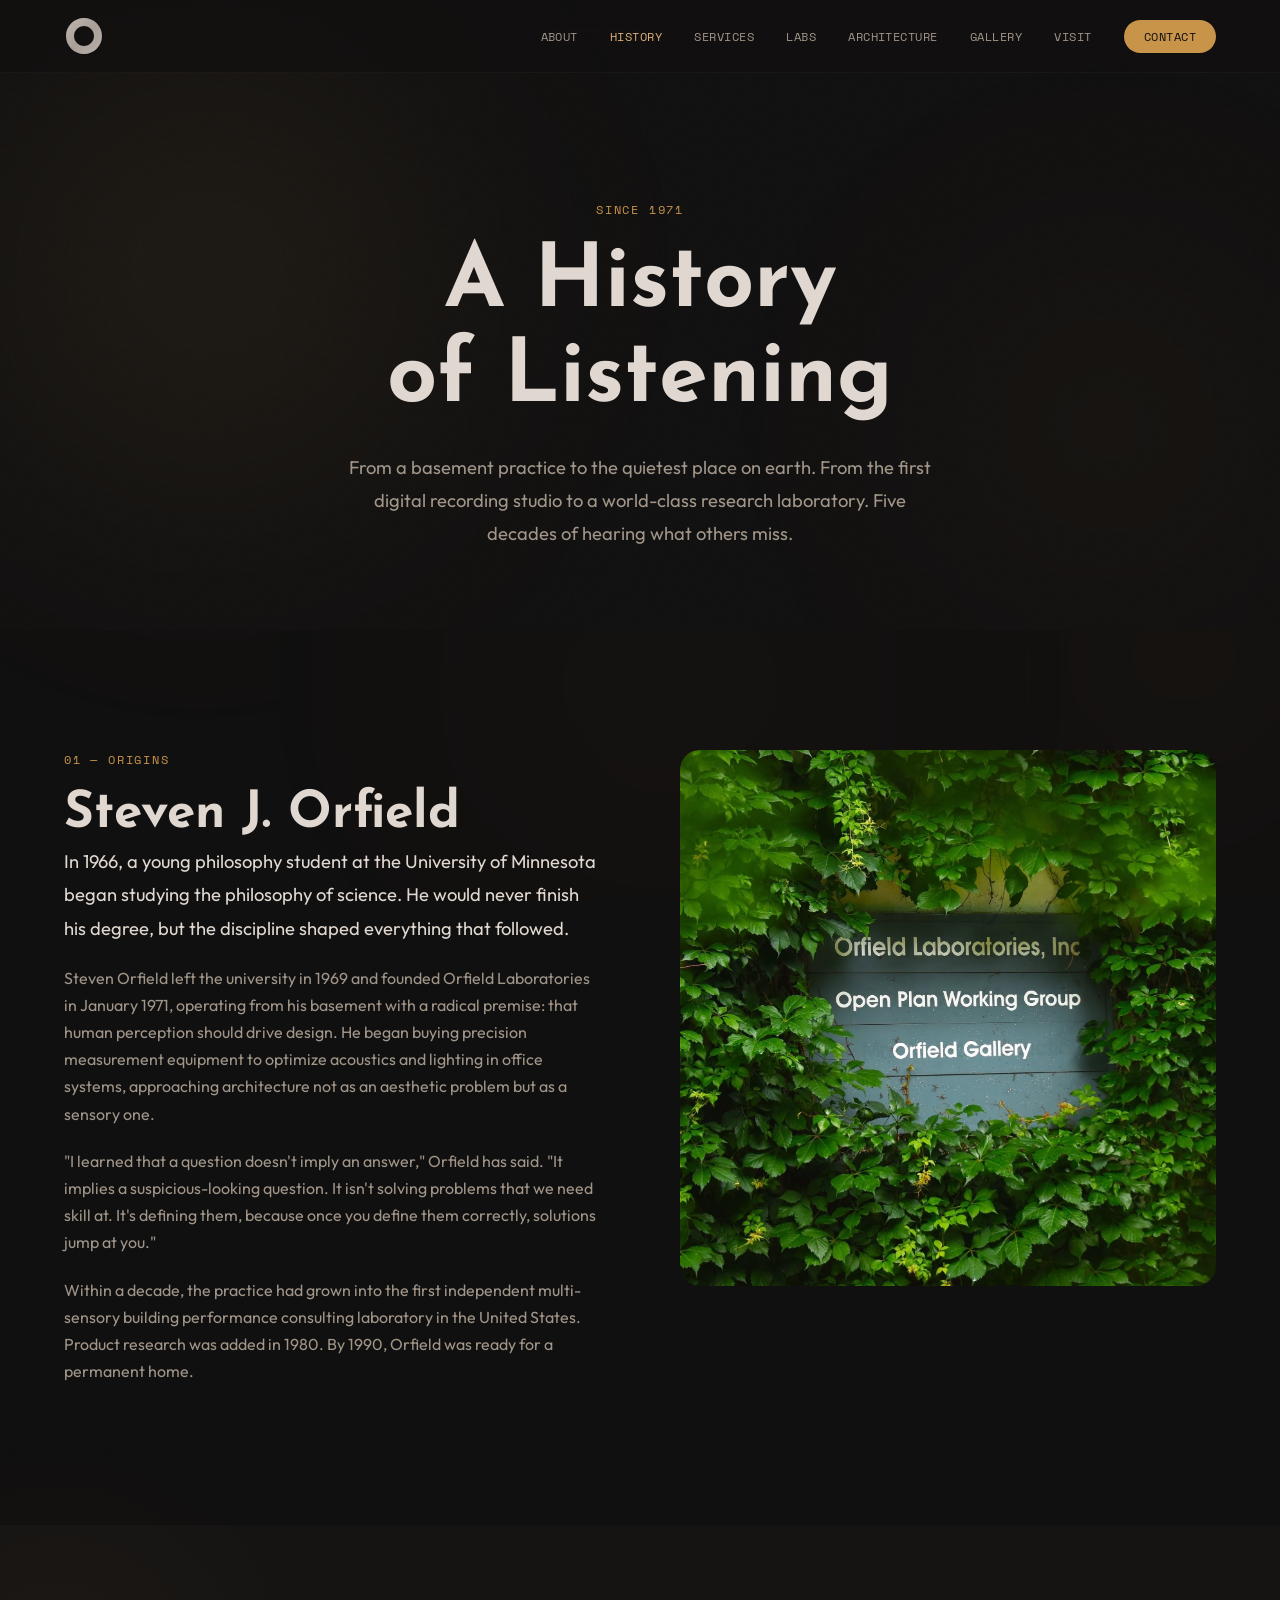
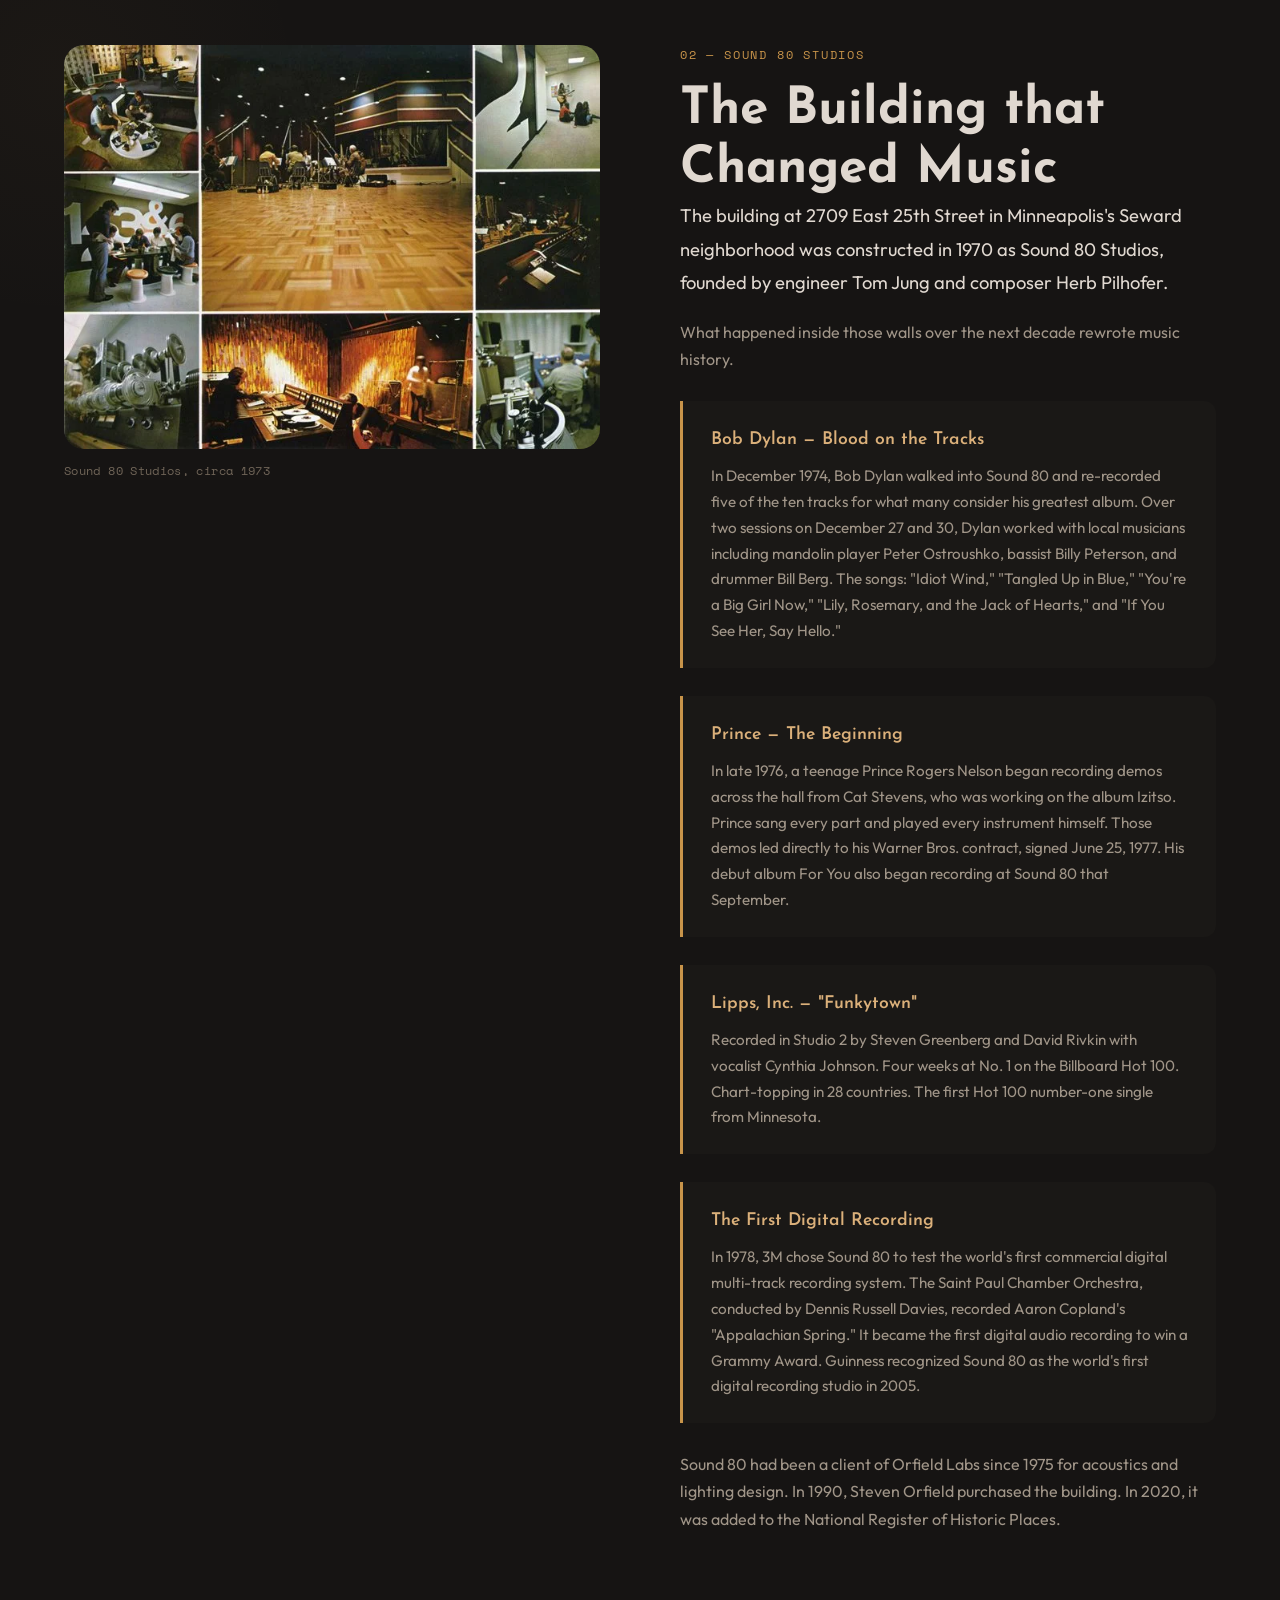
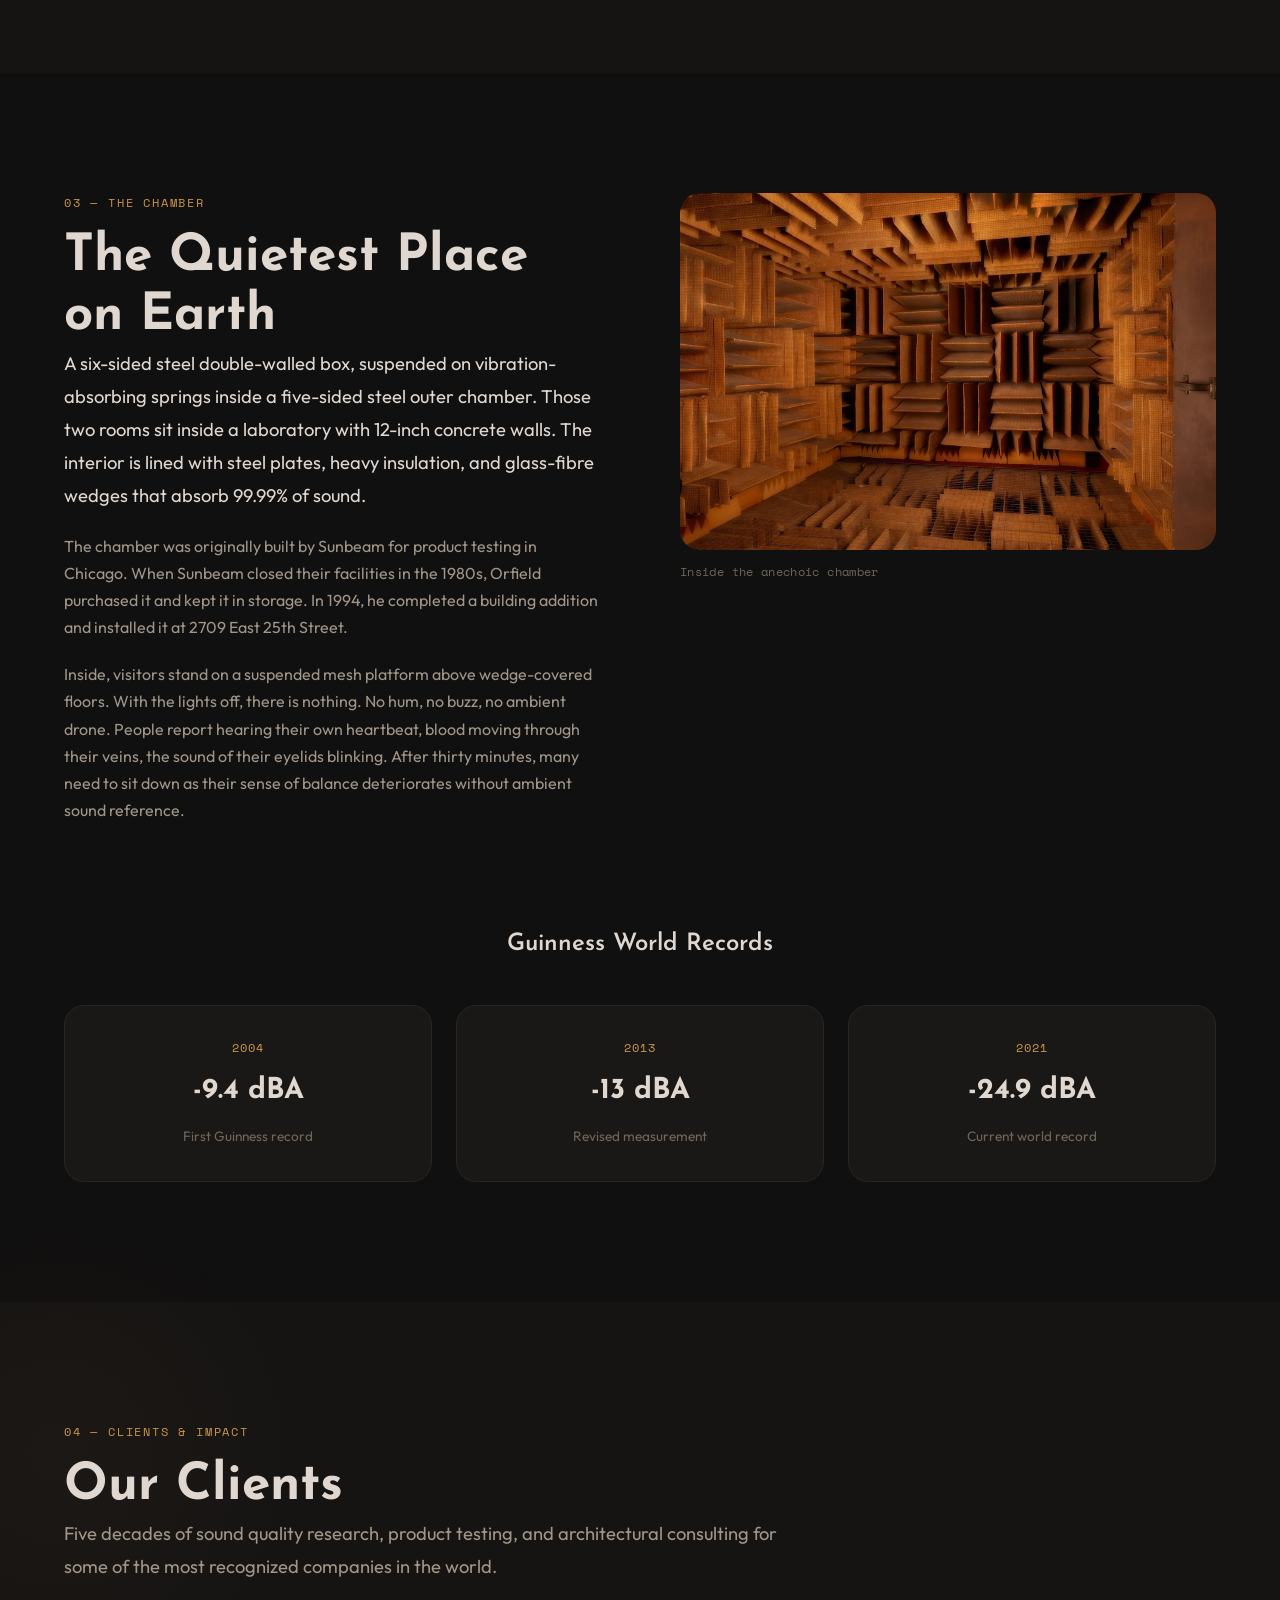
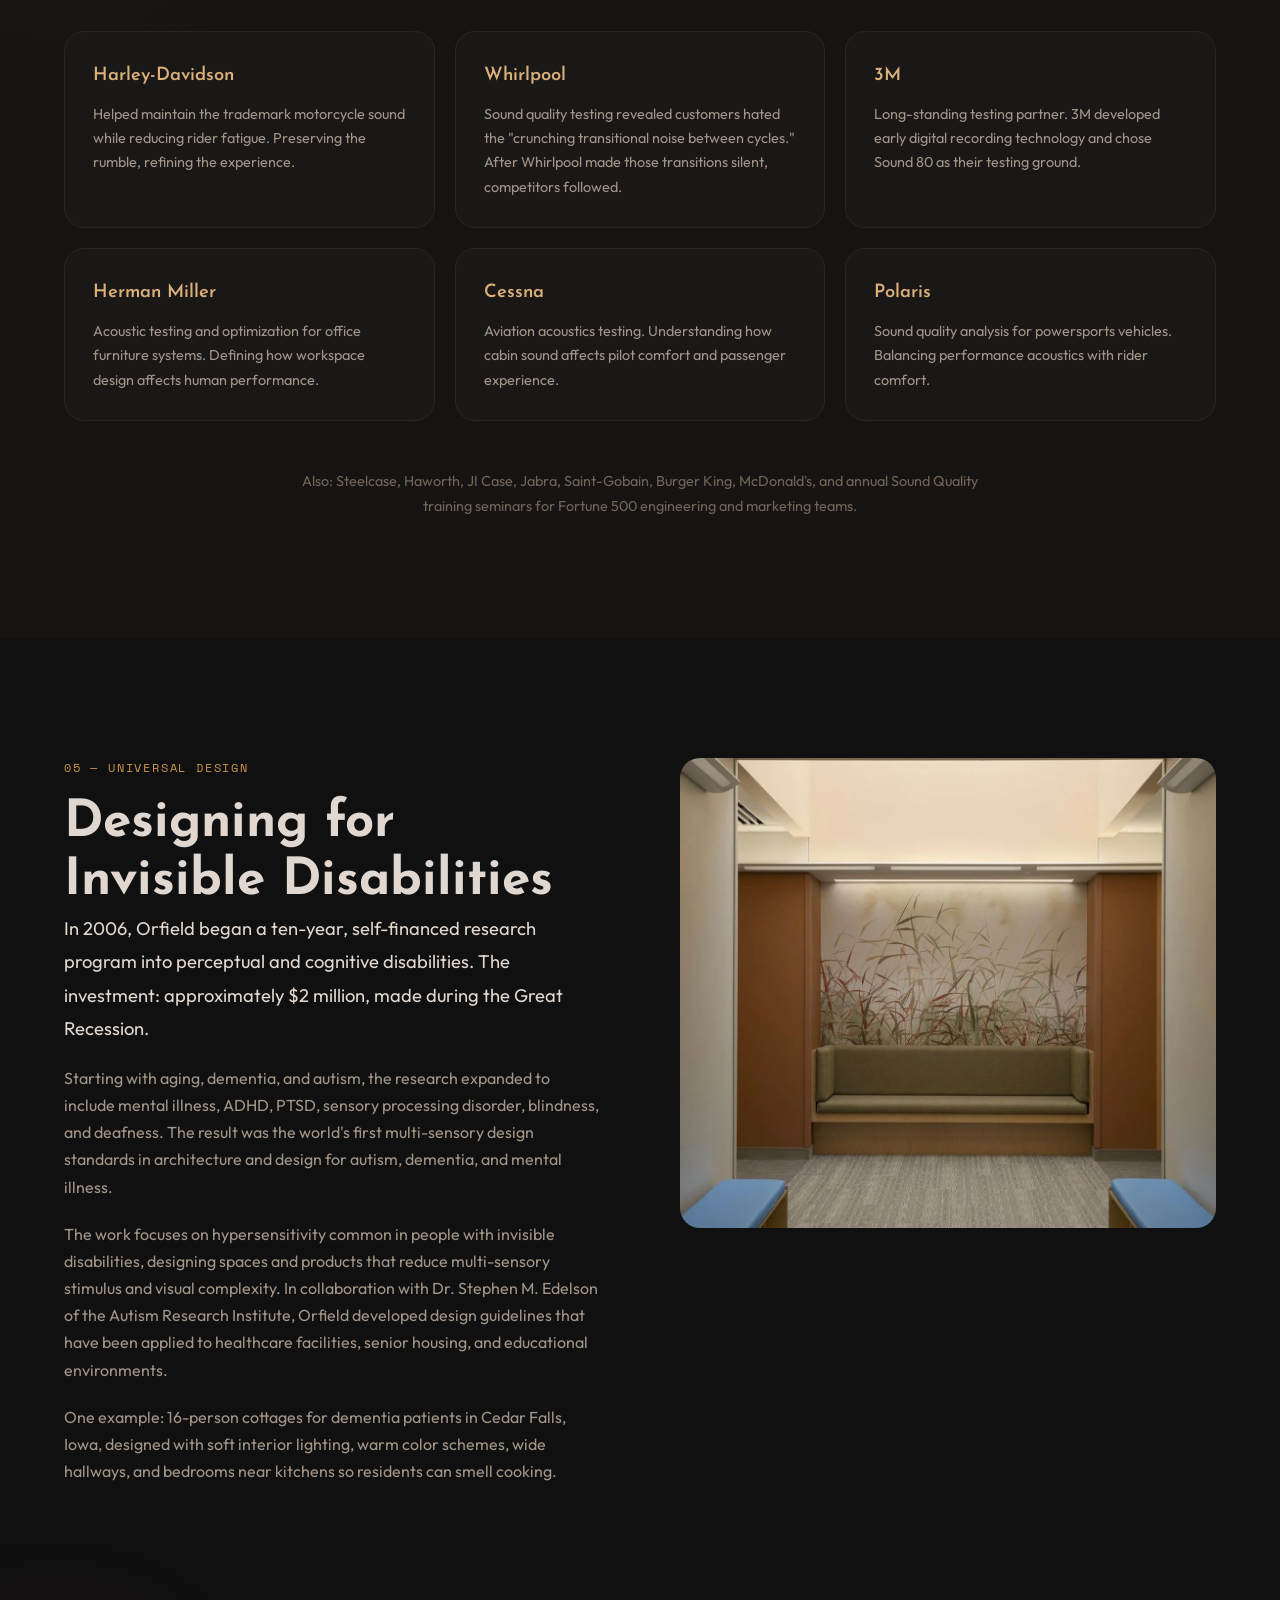
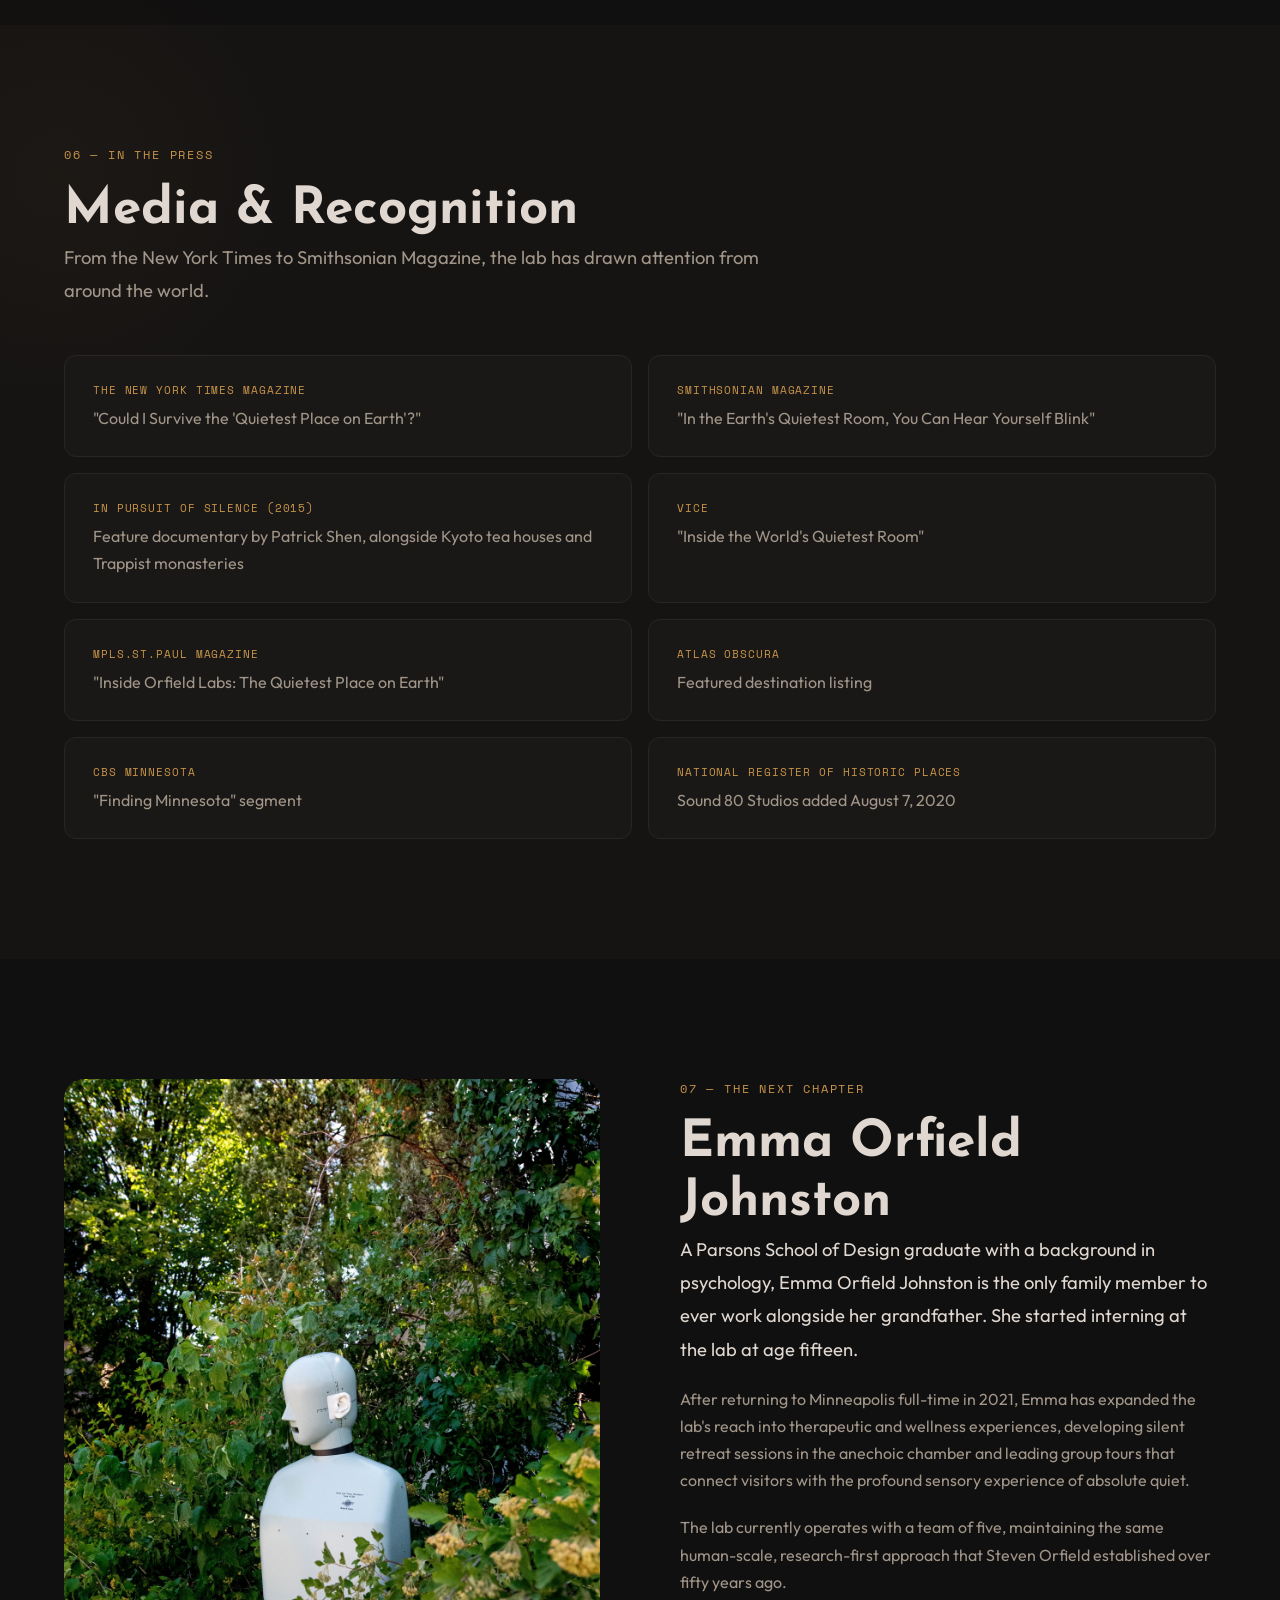
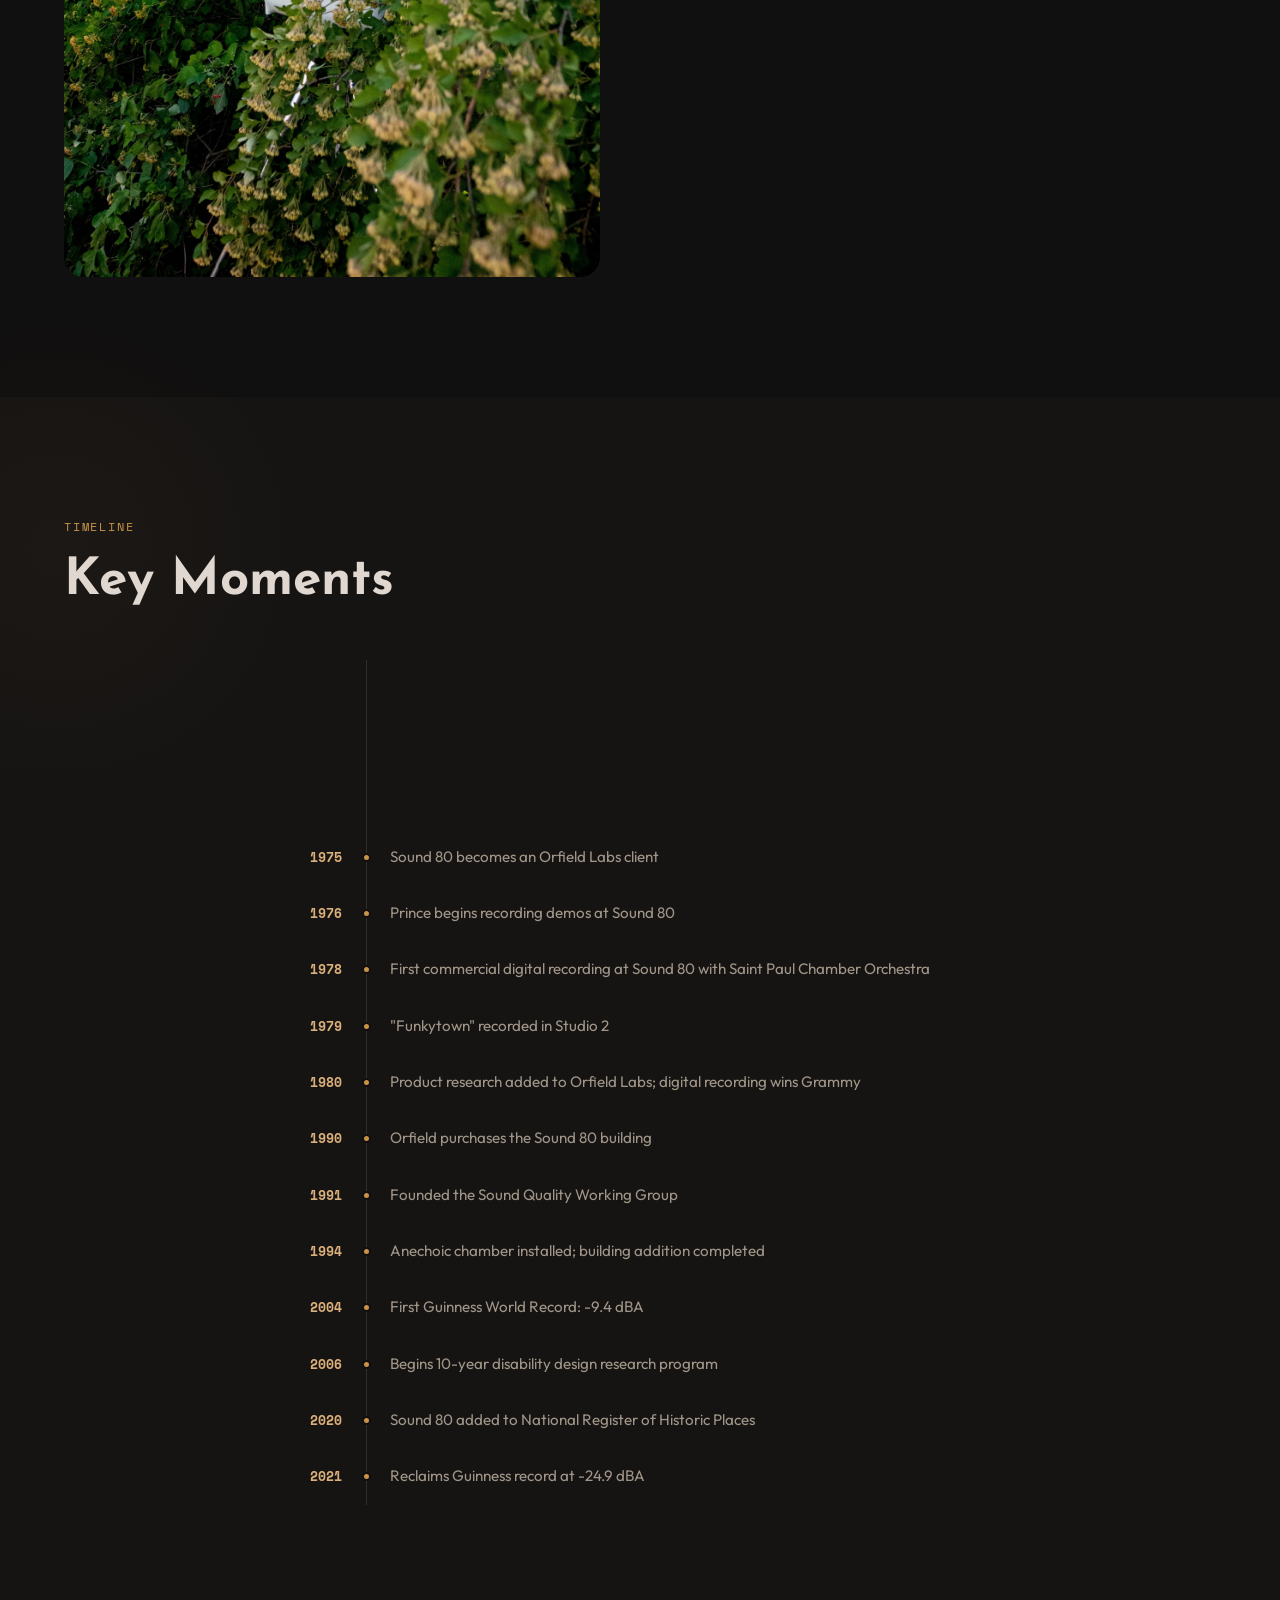
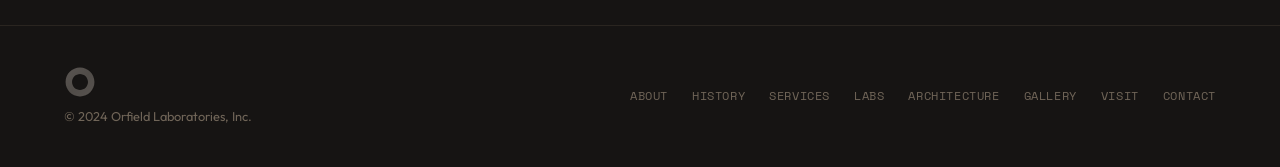
==== commit 6341402b: "Update design, integrate history, add Emma & Steven, fix map - Josefin Sans display font matching fa" ====
--- a/history.html
+++ b/history.html
@@ -7,7 +7,7 @@
   <meta name="description" content="From Sound 80 Studios to the quietest place on earth. The history of Orfield Laboratories, Minneapolis, MN. Since 1971.">
   <link rel="preconnect" href="https://fonts.googleapis.com">
   <link rel="preconnect" href="https://fonts.gstatic.com" crossorigin>
-  <link href="https://fonts.googleapis.com/css2?family=Outfit:wght@300;400;500;600;700&family=Space+Mono:wght@400;700&display=swap" rel="stylesheet">
+  <link href="https://fonts.googleapis.com/css2?family=Josefin+Sans:wght@300;400;500;600;700&family=Outfit:wght@300;400;500;600;700&family=Space+Mono:wght@400;700&display=swap" rel="stylesheet">
   <link rel="stylesheet" href="style.css">
   <link rel="stylesheet" href="history.css">
 </head>
@@ -141,11 +141,6 @@
             <span class="record-note">Revised measurement</span>
           </div>
           <div class="record reveal">
-            <span class="record-year">2015</span>
-            <span class="record-value">Lost</span>
-            <span class="record-note">Microsoft claims -20.35 dBA</span>
-          </div>
-          <div class="record reveal">
             <span class="record-year">2021</span>
             <span class="record-value">-24.9 dBA</span>
             <span class="record-note">Current world record</span>
@@ -159,7 +154,7 @@
   <section class="section section--alt" id="clients">
     <div class="container">
       <span class="section-tag">04 — Clients & Impact</span>
-      <h2 class="section-title">Who They've Worked With</h2>
+      <h2 class="section-title">Our Clients</h2>
       <p class="section-intro">Five decades of sound quality research, product testing, and architectural consulting for some of the most recognized companies in the world.</p>
 
       <div class="clients-grid">
--- a/style.css
+++ b/style.css
@@ -20,7 +20,7 @@
   --border-light: #332e28;
   --radius: 12px;
   --radius-lg: 20px;
-  --font-display: 'Outfit', sans-serif;
+  --font-display: 'Josefin Sans', sans-serif;
   --font-body: 'Outfit', sans-serif;
   --font-mono: 'Space Mono', monospace;
   --max-w: 1200px;
--- a/history.css
+++ b/history.css
@@ -68,7 +68,7 @@
   font-weight: 600; margin-bottom: 40px;
 }
 .record-steps {
-  display: grid; grid-template-columns: repeat(4, 1fr); gap: 24px;
+  display: grid; grid-template-columns: repeat(3, 1fr); gap: 24px;
 }
 .record {
   padding: 32px 24px;
@@ -170,6 +170,19 @@
 .tl-text {
   font-size: 0.95rem; color: var(--text-light); line-height: 1.6;
   padding-left: 24px;
+}
+
+/* History subheadings */
+.history-heading {
+  font-family: var(--font-display); font-size: 1.6rem;
+  font-weight: 700; margin-bottom: 20px; color: var(--text);
+}
+.history-quote {
+  font-family: var(--font-display); font-size: 1.1rem;
+  font-style: italic; color: var(--accent-light);
+  border-left: 2px solid var(--accent);
+  padding-left: 20px; margin: 24px 0;
+  line-height: 1.8;
 }
 
 /* Active nav link */
